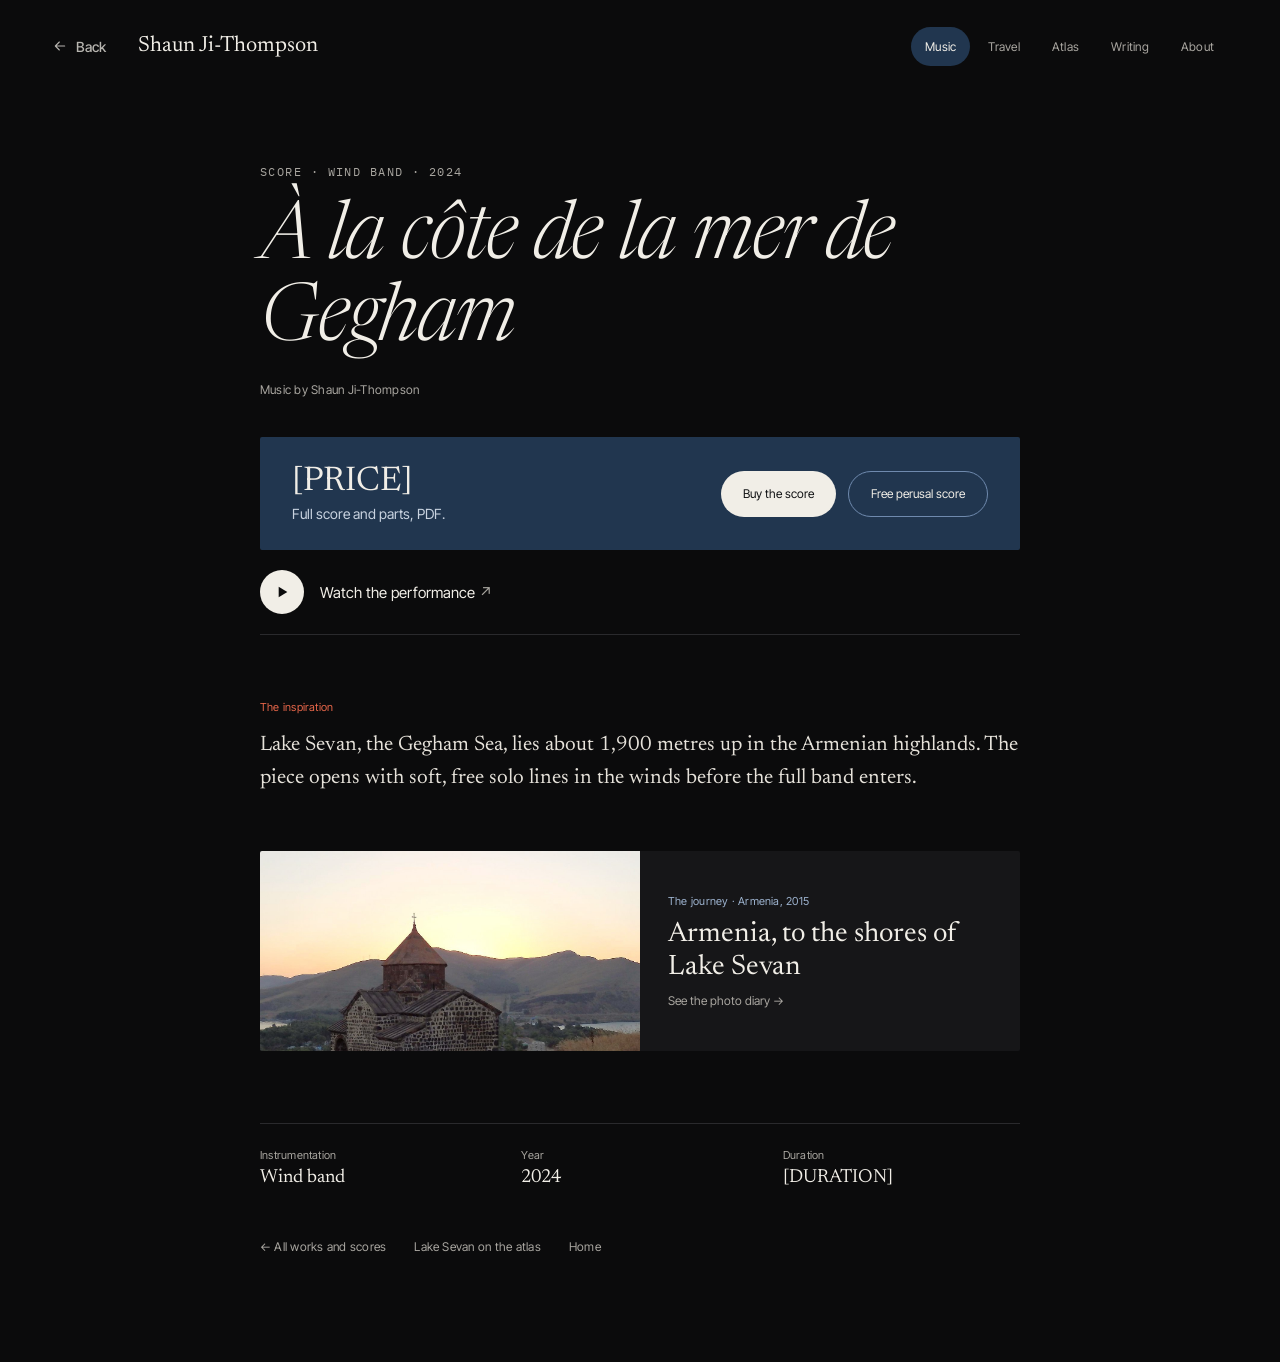
==== a-la-cote-de-la-mer-de-gegham.html @ 0a3db46a "Port the preview's missing work; teasers follow the newest essay; stop guide fixes From the "Two Wor" ====
<!doctype html>
<html lang="en">
<head>
<meta charset="utf-8">
<meta name="viewport" content="width=device-width, initial-scale=1">
<title>À la côte de la mer de Gegham, for wind band — score by Shaun Ji-Thompson</title>
<meta name="description" content="À la côte de la mer de Gegham (2024), a work for wind band about Lake Sevan by Shaun Ji-Thompson. Buy the score or watch the performance.">
<meta property="og:image" content="assets/sevan-sunset.jpg">
<link rel="preconnect" href="https://fonts.googleapis.com">
<link rel="preconnect" href="https://fonts.gstatic.com" crossorigin>
<link href="https://fonts.googleapis.com/css2?family=Newsreader:ital,opsz,wght@0,6..72,300;0,6..72,400;1,6..72,300;1,6..72,400&family=Inter+Tight:wght@400;500&family=IBM+Plex+Mono:wght@400;500&display=swap" rel="stylesheet">
<style>
:root { --ink: #0B0B0C; --paper: #F1EEE7; --indigo: #21364F; --oxide-light: #E8674A; --mute: #A9A6A0; }
body { margin: 0; background: var(--ink); color: var(--paper); font-family: 'Inter Tight', system-ui, sans-serif; }
a { color: var(--paper); } a:hover { color: var(--oxide-light); }
.wrap { max-width: 824px; margin: 0 auto; padding: 0 32px; box-sizing: border-box; }
.mono { font-family: 'Inter Tight', system-ui, sans-serif; font-size: 12px; letter-spacing: .02em; }
.mono-keep { font-family: 'IBM Plex Mono', ui-monospace, monospace; font-size: 12px; letter-spacing: .12em; text-transform: uppercase; }
.nav { max-width: 1240px; display: flex; flex-wrap: wrap; gap: 16px; align-items: center; justify-content: space-between; padding-top: 24px; padding-bottom: 24px; }
.nav .brand { font-family: 'Newsreader', serif; font-size: 22px; text-decoration: none; }
.nav-links { display: flex; flex-wrap: wrap; gap: 4px; }
.nav-links a { padding: 12px 14px; text-decoration: none; color: var(--mute); font-family: 'Inter Tight', system-ui, sans-serif; font-size: 12px; letter-spacing: .02em; }
.nav-links a[aria-current] { color: var(--paper); background: var(--indigo); border-radius: 999px; }
h1 { margin: 0; font-family: 'Newsreader', serif; font-weight: 300; font-style: italic; font-size: clamp(44px, 7vw, 80px); line-height: 1.02; letter-spacing: -0.02em; }
.buy { display: flex; flex-wrap: wrap; align-items: center; gap: 20px 32px; padding: 28px 32px; background: var(--indigo); border-radius: 2px; }
.btn { display: inline-flex; align-items: center; min-height: 44px; padding: 0 22px; border-radius: 999px; text-decoration: none; font-family: 'Inter Tight', system-ui, sans-serif; font-size: 12px; }
.btn.solid { background: var(--paper); color: #111214; } .btn.solid:hover { color: #A63D24; }
.btn.line { border: 1px solid #6F8AAE; }
article p { margin: 0 0 1.1em; font-family: 'Newsreader', serif; font-size: 21px; line-height: 1.6; color: #E6E2DA; }
.journey { display: grid; grid-template-columns: repeat(auto-fit, minmax(240px, 1fr)); text-decoration: none; background: #161618; border-radius: 2px; overflow: hidden; }
.journey img { display: block; width: 100%; height: 100%; min-height: 200px; object-fit: cover; }
dl { margin: 0; display: grid; grid-template-columns: repeat(auto-fit, minmax(160px, 1fr)); gap: 24px; border-top: 1px solid #2A2A2D; padding-top: 24px; }
dt { font-family: 'Inter Tight', system-ui, sans-serif; font-size: 11px; letter-spacing: .02em; color: var(--mute); }
dd { margin: 6px 0 0; font-family: 'Newsreader', serif; font-size: 19px; }
</style>
</head>
<body>

<header class="wrap nav">
  <div class="tw-brandrow"><a class="tw-back" href="index.html#back" data-back><svg aria-hidden="true" width="16" height="16" viewBox="0 0 24 24" fill="none" stroke="currentColor" stroke-width="1.6" stroke-linecap="round" stroke-linejoin="round"><path d="M19 12H5M11 6l-6 6 6 6"/></svg>Back</a><a class="brand" href="index.html">Shaun Ji-Thompson</a></div>
  <nav class="nav-links" aria-label="Primary">
    <a href="index.html#music" aria-current="page">Music</a>
    <a href="index.html#travel">Travel</a>
    <a href="atlas.html">Atlas</a>
    <a href="index.html#writing">Writing</a>
    <a href="index.html#about">About</a>
  </nav>
</header>

<main>
<section class="wrap" style="padding-top: 72px;">
  <p class="mono-keep" style="margin: 0 0 20px; color: var(--mute);">Score · Wind band · 2024</p>
  <h1 lang="fr">À la côte de la mer de Gegham</h1>
  <p style="margin: 20px 0 0; font-family: 'Inter Tight', system-ui, sans-serif; font-size: 12px; letter-spacing: .02em; color: var(--mute);">Music by Shaun Ji-Thompson</p>
</section>

<section class="wrap" aria-label="Buy the score" style="padding-top: 40px;">
  <div class="buy">
    <div style="flex: 1 1 260px; display: flex; flex-direction: column; gap: 6px;">
      <span style="font-family: 'Newsreader', serif; font-size: 34px;">[PRICE]</span>
      <span style="font-size: 14px; color: #C9D3E0;">Full score and parts, PDF.</span>
    </div>
    <div style="display: flex; flex-wrap: wrap; gap: 12px;">
      <a class="btn solid" href="index.html#about">Buy the score</a>
      <a class="btn line" href="index.html#about">Free perusal score</a>
    </div>
  </div>
  <a href="https://www.youtube.com/watch?v=kwXetq1aLH4" target="_blank" rel="noopener" style="display: flex; align-items: center; gap: 16px; padding: 20px 0; text-decoration: none; border-bottom: 1px solid #2A2A2D;">
    <span style="flex: none; width: 44px; height: 44px; border-radius: 50%; background: var(--paper); color: var(--ink); display: flex; align-items: center; justify-content: center;"><svg aria-hidden="true" width="16" height="16" viewBox="0 0 24 24" fill="currentColor"><path d="M7 4v16l13-8z"/></svg></span>
    <span style="font-size: 15px;">Watch the performance <span style="color: var(--mute);">↗</span></span>
  </a>
</section>

<article class="wrap" style="padding-top: 64px;">
  <p class="mono" style="font-size: 11px; color: var(--oxide-light);">The inspiration</p>
  <p>Lake Sevan, the Gegham Sea, lies about 1,900 metres up in the Armenian highlands. The piece opens with soft, free solo lines in the winds before the full band enters.</p>
</article>

<section class="wrap" style="padding-top: 32px;">
  <a class="journey" href="armenia-2015.html">
    <img src="assets/sevan-sunset.jpg" alt="">
    <span style="display: flex; flex-direction: column; justify-content: center; gap: 10px; padding: 28px;">
      <span class="mono" style="font-size: 11px; color: #9DB3CF;">The journey · Armenia, 2015</span>
      <span style="font-family: 'Newsreader', serif; font-size: 28px; line-height: 1.15;">Armenia, to the shores of Lake Sevan</span>
      <span style="font-family: 'Inter Tight', system-ui, sans-serif; font-size: 12px; color: var(--mute);">See the photo diary →</span>
    </span>
  </a>
</section>

<section class="wrap" aria-label="Details" style="padding-top: 72px; padding-bottom: 40px;">
  <dl>
    <div><dt>Instrumentation</dt><dd>Wind band</dd></div>
    <div><dt>Year</dt><dd>2024</dd></div>
    <div><dt>Duration</dt><dd>[DURATION]</dd></div>
  </dl>
</section>
<nav class="wrap" aria-label="More from Two Worlds" style="display:flex;flex-wrap:wrap;gap:12px 28px;padding-bottom:96px;font-family:'Inter Tight', system-ui, sans-serif;font-size:12px;letter-spacing: .02em">
  <a href="index.html#row-gegham" style="padding:12px 0;color:var(--mute);text-decoration:none">← All works and scores</a>
  <a href="atlas.html#place-armenia" style="padding:12px 0;color:var(--mute);text-decoration:none">Lake Sevan on the atlas</a>
  <a href="index.html" style="padding:12px 0;color:var(--mute);text-decoration:none">Home</a>
</nav>
</main>

<script src="js/back.js"></script>
</body>
</html>
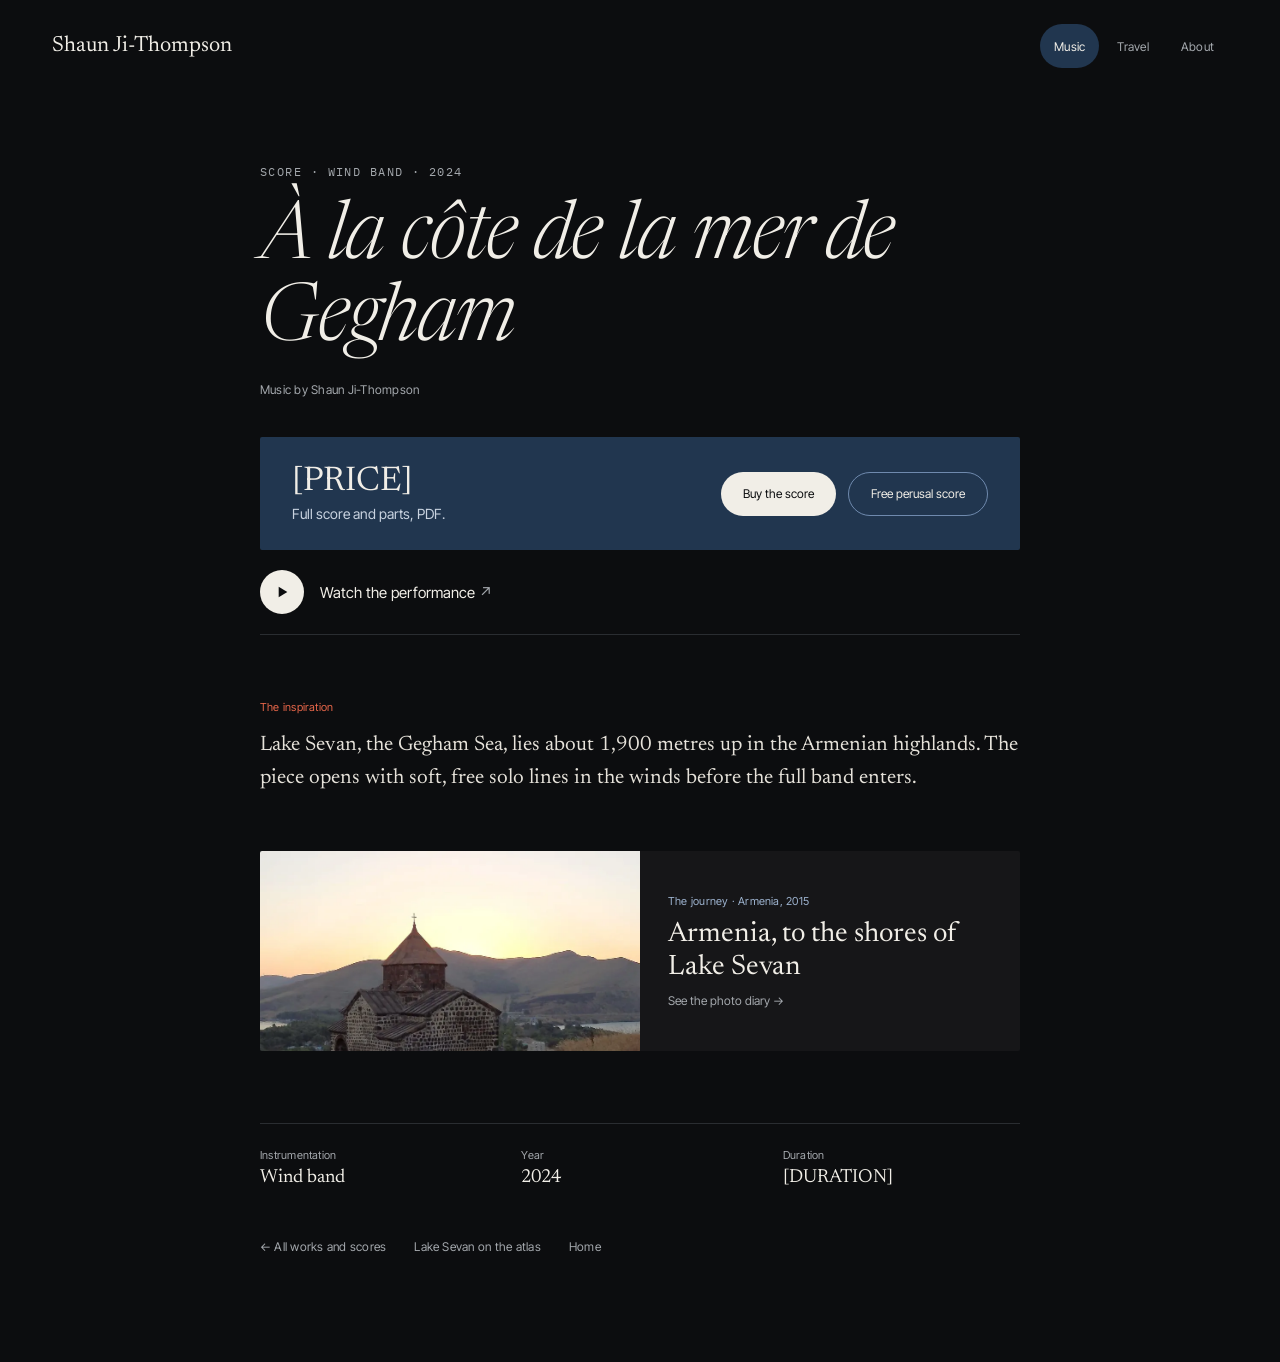
==== commit 35227d68: "Shared tokens on every page, image sizes, SEO metadata, accessibility fixes; remove Writing - css/ba" ====
--- a/a-la-cote-de-la-mer-de-gegham.html
+++ b/a-la-cote-de-la-mer-de-gegham.html
@@ -5,59 +5,66 @@
 <meta name="viewport" content="width=device-width, initial-scale=1">
 <title>À la côte de la mer de Gegham, for wind band — score by Shaun Ji-Thompson</title>
 <meta name="description" content="À la côte de la mer de Gegham (2024), a work for wind band about Lake Sevan by Shaun Ji-Thompson. Buy the score or watch the performance.">
-<meta property="og:image" content="assets/sevan-sunset.jpg">
+<link rel="canonical" href="https://shaunjithompson.github.io/two-worlds/a-la-cote-de-la-mer-de-gegham.html">
+<meta property="og:type" content="music.song">
+<meta property="og:site_name" content="Shaun Ji-Thompson">
+<meta property="og:title" content="À la côte de la mer de Gegham — score for wind band">
+<meta property="og:description" content="À la côte de la mer de Gegham (2024), a work for wind band about Lake Sevan by Shaun Ji-Thompson. Buy the score or watch the performance.">
+<meta property="og:url" content="https://shaunjithompson.github.io/two-worlds/a-la-cote-de-la-mer-de-gegham.html">
+<meta property="og:image" content="https://shaunjithompson.github.io/two-worlds/assets/sevan-sunset.jpg">
+<meta name="twitter:card" content="summary_large_image">
+<script type="application/ld+json">{"@context": "https://schema.org", "@type": "MusicComposition", "name": "À la côte de la mer de Gegham", "inLanguage": "fr", "composer": {"@type": "Person", "name": "Shaun Ji-Thompson", "url": "https://shaunjithompson.github.io/two-worlds/"}, "dateCreated": "2024", "description": "A work for wind band about Lake Sevan, the Gegham Sea, in Armenia.", "url": "https://shaunjithompson.github.io/two-worlds/a-la-cote-de-la-mer-de-gegham.html"}</script>
 <link rel="preconnect" href="https://fonts.googleapis.com">
 <link rel="preconnect" href="https://fonts.gstatic.com" crossorigin>
-<link href="https://fonts.googleapis.com/css2?family=Newsreader:ital,opsz,wght@0,6..72,300;0,6..72,400;1,6..72,300;1,6..72,400&family=Inter+Tight:wght@400;500&family=IBM+Plex+Mono:wght@400;500&display=swap" rel="stylesheet">
+<link href="https://fonts.googleapis.com/css2?family=Newsreader:ital,opsz,wght@0,6..72,200;0,6..72,300;0,6..72,400;0,6..72,500;1,6..72,200;1,6..72,300;1,6..72,400&family=Inter+Tight:wght@400;500;600&family=IBM+Plex+Mono:wght@400;500&display=swap" rel="stylesheet">
+<link rel="stylesheet" href="css/base.css">
 <style>
-:root { --ink: #0B0B0C; --paper: #F1EEE7; --indigo: #21364F; --oxide-light: #E8674A; --mute: #A9A6A0; }
-body { margin: 0; background: var(--ink); color: var(--paper); font-family: 'Inter Tight', system-ui, sans-serif; }
+body { margin: 0; background: var(--ink); color: var(--paper); font-family: var(--sans); }
 a { color: var(--paper); } a:hover { color: var(--oxide-light); }
 .wrap { max-width: 824px; margin: 0 auto; padding: 0 32px; box-sizing: border-box; }
-.mono { font-family: 'Inter Tight', system-ui, sans-serif; font-size: 12px; letter-spacing: .02em; }
-.mono-keep { font-family: 'IBM Plex Mono', ui-monospace, monospace; font-size: 12px; letter-spacing: .12em; text-transform: uppercase; }
+.mono { font-family: var(--sans); font-size: 12px; letter-spacing: .02em; }
+.mono-keep { font-size: 12px; letter-spacing: .12em; text-transform: uppercase; }
 .nav { max-width: 1240px; display: flex; flex-wrap: wrap; gap: 16px; align-items: center; justify-content: space-between; padding-top: 24px; padding-bottom: 24px; }
-.nav .brand { font-family: 'Newsreader', serif; font-size: 22px; text-decoration: none; }
+.nav .brand { font-family: var(--serif); font-size: 22px; text-decoration: none; }
 .nav-links { display: flex; flex-wrap: wrap; gap: 4px; }
-.nav-links a { padding: 12px 14px; text-decoration: none; color: var(--mute); font-family: 'Inter Tight', system-ui, sans-serif; font-size: 12px; letter-spacing: .02em; }
+.nav-links a { min-height: 44px; display: inline-flex; align-items: center; padding: 0 14px; text-decoration: none; color: var(--mute); font-family: var(--sans); font-size: 12px; letter-spacing: .02em; }
 .nav-links a[aria-current] { color: var(--paper); background: var(--indigo); border-radius: 999px; }
-h1 { margin: 0; font-family: 'Newsreader', serif; font-weight: 300; font-style: italic; font-size: clamp(44px, 7vw, 80px); line-height: 1.02; letter-spacing: -0.02em; }
+h1 { margin: 0; font-family: var(--serif); font-weight: 300; font-style: italic; font-size: clamp(44px, 7vw, 80px); line-height: 1.02; letter-spacing: -0.02em; }
 .buy { display: flex; flex-wrap: wrap; align-items: center; gap: 20px 32px; padding: 28px 32px; background: var(--indigo); border-radius: 2px; }
-.btn { display: inline-flex; align-items: center; min-height: 44px; padding: 0 22px; border-radius: 999px; text-decoration: none; font-family: 'Inter Tight', system-ui, sans-serif; font-size: 12px; }
-.btn.solid { background: var(--paper); color: #111214; } .btn.solid:hover { color: #A63D24; }
+.btn { display: inline-flex; align-items: center; min-height: 44px; padding: 0 22px; border-radius: 999px; text-decoration: none; font-family: var(--sans); font-size: 12px; }
+.btn.solid { background: var(--paper); color: var(--ink); } .btn.solid:hover { color: var(--oxide); }
 .btn.line { border: 1px solid #6F8AAE; }
-article p { margin: 0 0 1.1em; font-family: 'Newsreader', serif; font-size: 21px; line-height: 1.6; color: #E6E2DA; }
+article p { margin: 0 0 1.1em; font-family: var(--serif); font-size: 21px; line-height: 1.6; color: #E6E2DA; }
 .journey { display: grid; grid-template-columns: repeat(auto-fit, minmax(240px, 1fr)); text-decoration: none; background: #161618; border-radius: 2px; overflow: hidden; }
 .journey img { display: block; width: 100%; height: 100%; min-height: 200px; object-fit: cover; }
-dl { margin: 0; display: grid; grid-template-columns: repeat(auto-fit, minmax(160px, 1fr)); gap: 24px; border-top: 1px solid #2A2A2D; padding-top: 24px; }
-dt { font-family: 'Inter Tight', system-ui, sans-serif; font-size: 11px; letter-spacing: .02em; color: var(--mute); }
-dd { margin: 6px 0 0; font-family: 'Newsreader', serif; font-size: 19px; }
+dl { margin: 0; display: grid; grid-template-columns: repeat(auto-fit, minmax(160px, 1fr)); gap: 24px; border-top: 1px solid var(--rule); padding-top: 24px; }
+dt { font-family: var(--sans); font-size: 11px; letter-spacing: .02em; color: var(--mute); }
+dd { margin: 6px 0 0; font-family: var(--serif); font-size: 19px; }
 </style>
 </head>
 <body>
+<a class="skip" href="#content">Skip to content</a>
 
 <header class="wrap nav">
-  <div class="tw-brandrow"><a class="tw-back" href="index.html#back" data-back><svg aria-hidden="true" width="16" height="16" viewBox="0 0 24 24" fill="none" stroke="currentColor" stroke-width="1.6" stroke-linecap="round" stroke-linejoin="round"><path d="M19 12H5M11 6l-6 6 6 6"/></svg>Back</a><a class="brand" href="index.html">Shaun Ji-Thompson</a></div>
+  <a class="brand" href="index.html">Shaun Ji-Thompson</a>
   <nav class="nav-links" aria-label="Primary">
     <a href="index.html#music" aria-current="page">Music</a>
     <a href="index.html#travel">Travel</a>
-    <a href="atlas.html">Atlas</a>
-    <a href="index.html#writing">Writing</a>
     <a href="index.html#about">About</a>
   </nav>
 </header>
 
-<main>
+<main id="content">
 <section class="wrap" style="padding-top: 72px;">
   <p class="mono-keep" style="margin: 0 0 20px; color: var(--mute);">Score · Wind band · 2024</p>
   <h1 lang="fr">À la côte de la mer de Gegham</h1>
-  <p style="margin: 20px 0 0; font-family: 'Inter Tight', system-ui, sans-serif; font-size: 12px; letter-spacing: .02em; color: var(--mute);">Music by Shaun Ji-Thompson</p>
+  <p style="margin: 20px 0 0; font-family: var(--sans); font-size: 12px; letter-spacing: .02em; color: var(--mute);">Music by Shaun Ji-Thompson</p>
 </section>
 
 <section class="wrap" aria-label="Buy the score" style="padding-top: 40px;">
   <div class="buy">
     <div style="flex: 1 1 260px; display: flex; flex-direction: column; gap: 6px;">
-      <span style="font-family: 'Newsreader', serif; font-size: 34px;">[PRICE]</span>
+      <span style="font-family: var(--serif); font-size: 34px;">[PRICE]</span>
       <span style="font-size: 14px; color: #C9D3E0;">Full score and parts, PDF.</span>
     </div>
     <div style="display: flex; flex-wrap: wrap; gap: 12px;">
@@ -65,7 +72,7 @@
       <a class="btn line" href="index.html#about">Free perusal score</a>
     </div>
   </div>
-  <a href="https://www.youtube.com/watch?v=kwXetq1aLH4" target="_blank" rel="noopener" style="display: flex; align-items: center; gap: 16px; padding: 20px 0; text-decoration: none; border-bottom: 1px solid #2A2A2D;">
+  <a href="https://www.youtube.com/watch?v=kwXetq1aLH4" target="_blank" rel="noopener" style="display: flex; align-items: center; gap: 16px; padding: 20px 0; text-decoration: none; border-bottom: 1px solid var(--rule);">
     <span style="flex: none; width: 44px; height: 44px; border-radius: 50%; background: var(--paper); color: var(--ink); display: flex; align-items: center; justify-content: center;"><svg aria-hidden="true" width="16" height="16" viewBox="0 0 24 24" fill="currentColor"><path d="M7 4v16l13-8z"/></svg></span>
     <span style="font-size: 15px;">Watch the performance <span style="color: var(--mute);">↗</span></span>
   </a>
@@ -78,11 +85,11 @@
 
 <section class="wrap" style="padding-top: 32px;">
   <a class="journey" href="armenia-2015.html">
-    <img src="assets/sevan-sunset.jpg" alt="">
+    <img src="assets/sevan-sunset.jpg" alt="" width="2000" height="667" srcset="assets/sized/sevan-sunset-800.webp 800w, assets/sized/sevan-sunset-1400.webp 1400w, assets/sevan-sunset.jpg 2000w" sizes="100vw" fetchpriority="high">
     <span style="display: flex; flex-direction: column; justify-content: center; gap: 10px; padding: 28px;">
       <span class="mono" style="font-size: 11px; color: #9DB3CF;">The journey · Armenia, 2015</span>
-      <span style="font-family: 'Newsreader', serif; font-size: 28px; line-height: 1.15;">Armenia, to the shores of Lake Sevan</span>
-      <span style="font-family: 'Inter Tight', system-ui, sans-serif; font-size: 12px; color: var(--mute);">See the photo diary →</span>
+      <span style="font-family: var(--serif); font-size: 28px; line-height: 1.15;">Armenia, to the shores of Lake Sevan</span>
+      <span style="font-family: var(--sans); font-size: 12px; color: var(--mute);">See the photo diary →</span>
     </span>
   </a>
 </section>
@@ -94,13 +101,12 @@
     <div><dt>Duration</dt><dd>[DURATION]</dd></div>
   </dl>
 </section>
-<nav class="wrap" aria-label="More from Two Worlds" style="display:flex;flex-wrap:wrap;gap:12px 28px;padding-bottom:96px;font-family:'Inter Tight', system-ui, sans-serif;font-size:12px;letter-spacing: .02em">
+<nav class="wrap" aria-label="More from Two Worlds" style="display:flex;flex-wrap:wrap;gap:12px 28px;padding-bottom:96px;font-family:var(--sans);font-size:12px;letter-spacing: .02em">
   <a href="index.html#row-gegham" style="padding:12px 0;color:var(--mute);text-decoration:none">← All works and scores</a>
   <a href="atlas.html#place-armenia" style="padding:12px 0;color:var(--mute);text-decoration:none">Lake Sevan on the atlas</a>
   <a href="index.html" style="padding:12px 0;color:var(--mute);text-decoration:none">Home</a>
 </nav>
 </main>
 
-<script src="js/back.js"></script>
 </body>
 </html>
--- a/css/base.css
+++ b/css/base.css
@@ -0,0 +1,54 @@
+/* Two Worlds — shared foundation. Every page loads this first.
+   Colours, type and focus live here only; page stylesheets use the variables, never raw hex. */
+:root {
+  /* ground and text */
+  --ink: #0C0D0F;          /* black ground */
+  --ink-2: #15171A;        /* raised panel on black */
+  --paper: #F1EEE7;        /* text on black; paper ground */
+  --paper-2: #E7E2D7;      /* raised panel on paper */
+  --line: #23262A;         /* hairline on black */
+  --rule: #2A2D31;         /* divider on black */
+  --mute: #A4A8AD;         /* secondary text on black (8.1:1) */
+  --mute-2: #6E7378;       /* large numerals only on black (4.0:1) */
+  --soft: #C9CDD1;         /* body copy on images */
+  --ink-soft: #4F5350;     /* secondary text on paper (6.8:1) */
+
+  /* accents */
+  --indigo: #21364F;       /* Japanese indigo highlight */
+  --indigo-deep: #1A2C40;
+  --indigo-light: #8FA6C2; /* indigo for text on black (7.8:1) */
+  --oxide: #A63D24;        /* text on paper (5.5:1); on black only for dots/large type (3.1:1) */
+  --oxide-light: #E8674A;  /* text and marks on black (6.0:1) */
+
+  /* type: Newsreader display, Inter Tight for everything else, IBM Plex Mono once per page (.mono-keep) */
+  --serif: 'Newsreader', Georgia, serif;
+  --sans: 'Inter Tight', system-ui, sans-serif;
+  --mono: 'IBM Plex Mono', ui-monospace, monospace;
+
+  /* type scale: use these for new work */
+  --fs-label: 12px;
+  --fs-small: 14px;
+  --fs-body: 16px;
+  --fs-lead: 17px;
+  --fs-h3: clamp(24px, 2.6vw, 36px);
+  --fs-h2: clamp(40px, 4.6vw, 64px);
+  --fs-h1: clamp(52px, 7.4vw, 112px);
+
+  --ease: cubic-bezier(.2,.7,.2,1);
+}
+
+*, *::before, *::after { box-sizing: border-box; }
+img { max-width: 100%; height: auto; }
+
+:focus-visible { outline: 2px solid var(--oxide-light); outline-offset: 3px; }
+
+.skip { position: absolute; left: 12px; top: -60px; z-index: 100; padding: 12px 16px; background: var(--paper); color: var(--ink); font: 500 15px/1 var(--sans); border-radius: 4px; text-decoration: none; transition: top .2s ease; }
+.skip:focus { top: 12px; color: var(--ink); }
+
+.sr-only { position: absolute; width: 1px; height: 1px; overflow: hidden; clip: rect(0 0 0 0); white-space: nowrap; }
+
+.mono-keep { font-family: var(--mono); }
+
+@media (prefers-reduced-motion: reduce) {
+  html { scroll-behavior: auto; }
+}
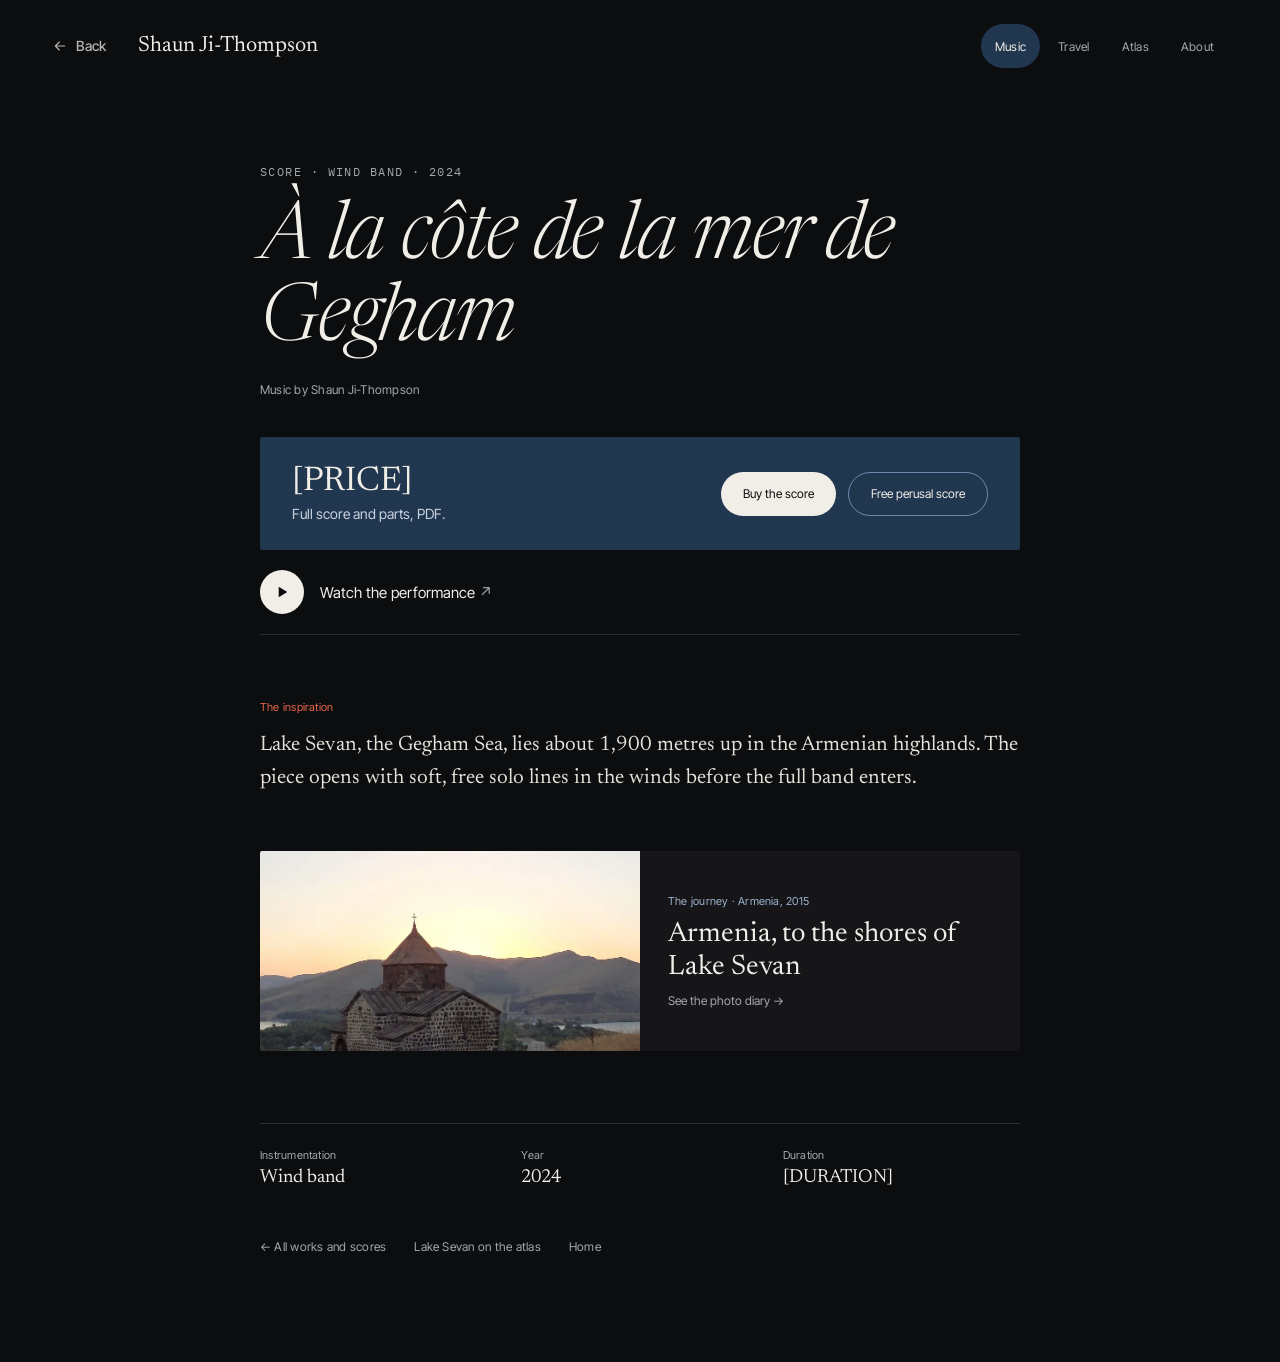
==== commit 93a52955: "Re-apply PR #15 on top of #18: switch memory, Back button, one-screen desktop landing, Armenia map f" ====
--- a/a-la-cote-de-la-mer-de-gegham.html
+++ b/a-la-cote-de-la-mer-de-gegham.html
@@ -46,10 +46,11 @@
 <a class="skip" href="#content">Skip to content</a>
 
 <header class="wrap nav">
-  <a class="brand" href="index.html">Shaun Ji-Thompson</a>
+  <div class="tw-brandrow"><a class="tw-back" href="index.html#back" data-back><svg aria-hidden="true" width="16" height="16" viewBox="0 0 24 24" fill="none" stroke="currentColor" stroke-width="1.6" stroke-linecap="round" stroke-linejoin="round"><path d="M19 12H5M11 6l-6 6 6 6"/></svg>Back</a><a class="brand" href="index.html">Shaun Ji-Thompson</a></div>
   <nav class="nav-links" aria-label="Primary">
     <a href="index.html#music" aria-current="page">Music</a>
     <a href="index.html#travel">Travel</a>
+    <a href="atlas.html">Atlas</a>
     <a href="index.html#about">About</a>
   </nav>
 </header>
@@ -108,5 +109,6 @@
 </nav>
 </main>
 
+<script src="js/back.js"></script>
 </body>
 </html>
--- a/css/base.css
+++ b/css/base.css
@@ -52,3 +52,9 @@
 @media (prefers-reduced-motion: reduce) {
   html { scroll-behavior: auto; }
 }
+
+/* back button + brand (inner pages, js/back.js) */
+.tw-brandrow { display: flex; align-items: center; gap: 6px 18px; flex-wrap: wrap; }
+.tw-back { display: inline-flex; align-items: center; gap: 8px; min-height: 44px; padding: 0 14px 0 10px; margin-left: -10px; border-radius: 999px; font: 500 14px/1 var(--sans); color: inherit; text-decoration: none; opacity: .75; transition: opacity .2s ease, background-color .2s ease; }
+.tw-back:hover { opacity: 1; background: rgba(127,127,127,.14); }
+.tw-back svg { flex: none; }
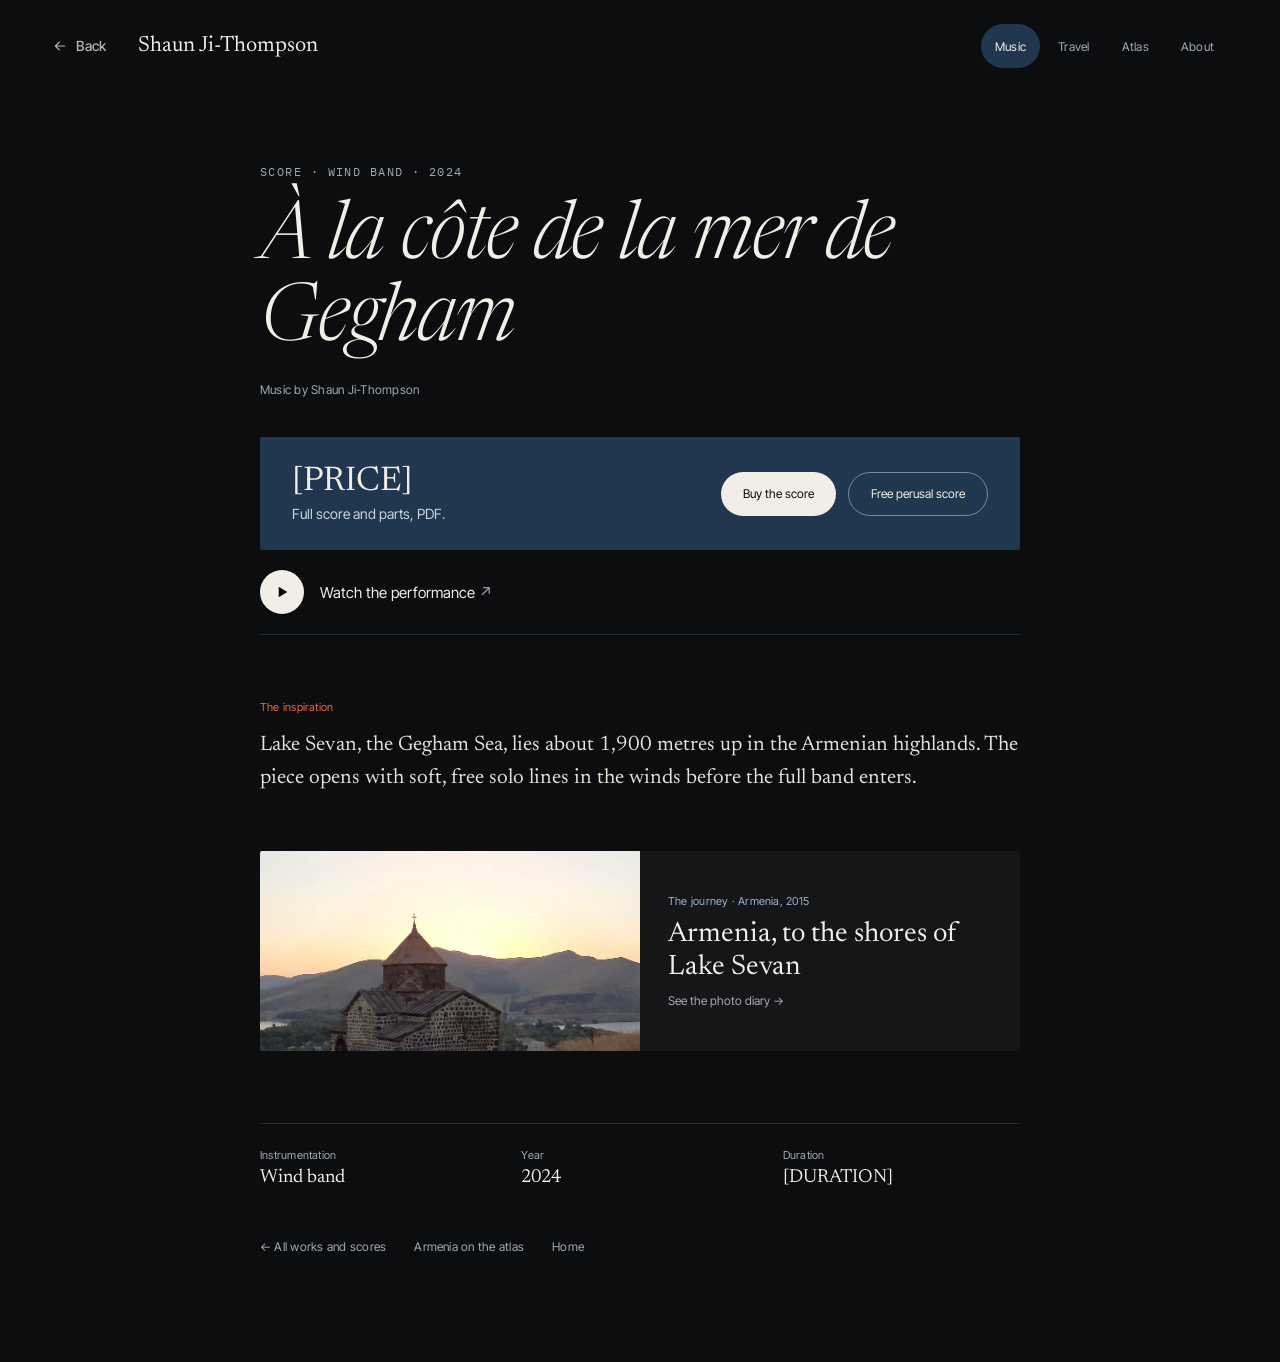
==== commit 441a45ca: "Content architecture: places, works and journeys linked by id; score template; checks - content/plac" ====
--- a/a-la-cote-de-la-mer-de-gegham.html
+++ b/a-la-cote-de-la-mer-de-gegham.html
@@ -4,43 +4,21 @@
 <meta charset="utf-8">
 <meta name="viewport" content="width=device-width, initial-scale=1">
 <title>À la côte de la mer de Gegham, for wind band — score by Shaun Ji-Thompson</title>
-<meta name="description" content="À la côte de la mer de Gegham (2024), a work for wind band about Lake Sevan by Shaun Ji-Thompson. Buy the score or watch the performance.">
+<meta name="description" content="À la côte de la mer de Gegham (2024), for wind band, by Shaun Ji-Thompson. Lake Sevan, the Gegham Sea, lies about 1,900 metres up in the Armenian highlands. The piece opens with soft, free solo lines in the winds before the full band enters.">
 <link rel="canonical" href="https://shaunjithompson.github.io/two-worlds/a-la-cote-de-la-mer-de-gegham.html">
 <meta property="og:type" content="music.song">
 <meta property="og:site_name" content="Shaun Ji-Thompson">
 <meta property="og:title" content="À la côte de la mer de Gegham — score for wind band">
-<meta property="og:description" content="À la côte de la mer de Gegham (2024), a work for wind band about Lake Sevan by Shaun Ji-Thompson. Buy the score or watch the performance.">
+<meta property="og:description" content="À la côte de la mer de Gegham (2024), for wind band, by Shaun Ji-Thompson. Lake Sevan, the Gegham Sea, lies about 1,900 metres up in the Armenian highlands. The piece opens with soft, free solo lines in the winds before the full band enters.">
 <meta property="og:url" content="https://shaunjithompson.github.io/two-worlds/a-la-cote-de-la-mer-de-gegham.html">
 <meta property="og:image" content="https://shaunjithompson.github.io/two-worlds/assets/sevan-sunset.jpg">
 <meta name="twitter:card" content="summary_large_image">
-<script type="application/ld+json">{"@context": "https://schema.org", "@type": "MusicComposition", "name": "À la côte de la mer de Gegham", "inLanguage": "fr", "composer": {"@type": "Person", "name": "Shaun Ji-Thompson", "url": "https://shaunjithompson.github.io/two-worlds/"}, "dateCreated": "2024", "description": "A work for wind band about Lake Sevan, the Gegham Sea, in Armenia.", "url": "https://shaunjithompson.github.io/two-worlds/a-la-cote-de-la-mer-de-gegham.html"}</script>
+<script type="application/ld+json">{&#34;@context&#34;: &#34;https://schema.org&#34;, &#34;@type&#34;: &#34;MusicComposition&#34;, &#34;name&#34;: &#34;À la côte de la mer de Gegham&#34;, &#34;composer&#34;: {&#34;@type&#34;: &#34;Person&#34;, &#34;name&#34;: &#34;Shaun Ji-Thompson&#34;, &#34;url&#34;: &#34;https://shaunjithompson.github.io/two-worlds/&#34;}, &#34;dateCreated&#34;: &#34;2024&#34;, &#34;description&#34;: &#34;Lake Sevan, the Gegham Sea, lies about 1,900 metres up in the Armenian highlands. The piece opens with soft, free solo lines in the winds before the full band enters.&#34;, &#34;url&#34;: &#34;https://shaunjithompson.github.io/two-worlds/a-la-cote-de-la-mer-de-gegham.html&#34;, &#34;inLanguage&#34;: &#34;fr&#34;, &#34;image&#34;: &#34;https://shaunjithompson.github.io/two-worlds/assets/sevan-sunset.jpg&#34;, &#34;recordedAs&#34;: {&#34;@type&#34;: &#34;MusicRecording&#34;, &#34;url&#34;: &#34;https://www.youtube.com/watch?v=kwXetq1aLH4&#34;}}</script>
 <link rel="preconnect" href="https://fonts.googleapis.com">
 <link rel="preconnect" href="https://fonts.gstatic.com" crossorigin>
 <link href="https://fonts.googleapis.com/css2?family=Newsreader:ital,opsz,wght@0,6..72,200;0,6..72,300;0,6..72,400;0,6..72,500;1,6..72,200;1,6..72,300;1,6..72,400&family=Inter+Tight:wght@400;500;600&family=IBM+Plex+Mono:wght@400;500&display=swap" rel="stylesheet">
 <link rel="stylesheet" href="css/base.css">
-<style>
-body { margin: 0; background: var(--ink); color: var(--paper); font-family: var(--sans); }
-a { color: var(--paper); } a:hover { color: var(--oxide-light); }
-.wrap { max-width: 824px; margin: 0 auto; padding: 0 32px; box-sizing: border-box; }
-.mono { font-family: var(--sans); font-size: 12px; letter-spacing: .02em; }
-.mono-keep { font-size: 12px; letter-spacing: .12em; text-transform: uppercase; }
-.nav { max-width: 1240px; display: flex; flex-wrap: wrap; gap: 16px; align-items: center; justify-content: space-between; padding-top: 24px; padding-bottom: 24px; }
-.nav .brand { font-family: var(--serif); font-size: 22px; text-decoration: none; }
-.nav-links { display: flex; flex-wrap: wrap; gap: 4px; }
-.nav-links a { min-height: 44px; display: inline-flex; align-items: center; padding: 0 14px; text-decoration: none; color: var(--mute); font-family: var(--sans); font-size: 12px; letter-spacing: .02em; }
-.nav-links a[aria-current] { color: var(--paper); background: var(--indigo); border-radius: 999px; }
-h1 { margin: 0; font-family: var(--serif); font-weight: 300; font-style: italic; font-size: clamp(44px, 7vw, 80px); line-height: 1.02; letter-spacing: -0.02em; }
-.buy { display: flex; flex-wrap: wrap; align-items: center; gap: 20px 32px; padding: 28px 32px; background: var(--indigo); border-radius: 2px; }
-.btn { display: inline-flex; align-items: center; min-height: 44px; padding: 0 22px; border-radius: 999px; text-decoration: none; font-family: var(--sans); font-size: 12px; }
-.btn.solid { background: var(--paper); color: var(--ink); } .btn.solid:hover { color: var(--oxide); }
-.btn.line { border: 1px solid #6F8AAE; }
-article p { margin: 0 0 1.1em; font-family: var(--serif); font-size: 21px; line-height: 1.6; color: #E6E2DA; }
-.journey { display: grid; grid-template-columns: repeat(auto-fit, minmax(240px, 1fr)); text-decoration: none; background: #161618; border-radius: 2px; overflow: hidden; }
-.journey img { display: block; width: 100%; height: 100%; min-height: 200px; object-fit: cover; }
-dl { margin: 0; display: grid; grid-template-columns: repeat(auto-fit, minmax(160px, 1fr)); gap: 24px; border-top: 1px solid var(--rule); padding-top: 24px; }
-dt { font-family: var(--sans); font-size: 11px; letter-spacing: .02em; color: var(--mute); }
-dd { margin: 6px 0 0; font-family: var(--serif); font-size: 19px; }
-</style>
+<link rel="stylesheet" href="css/work.css">
 </head>
 <body>
 <a class="skip" href="#content">Skip to content</a>
@@ -56,56 +34,53 @@
 </header>
 
 <main id="content">
-<section class="wrap" style="padding-top: 72px;">
-  <p class="mono-keep" style="margin: 0 0 20px; color: var(--mute);">Score · Wind band · 2024</p>
+<section class="wrap top">
+  <p class="mono-keep kicker">Score · Wind band · 2024</p>
   <h1 lang="fr">À la côte de la mer de Gegham</h1>
-  <p style="margin: 20px 0 0; font-family: var(--sans); font-size: 12px; letter-spacing: .02em; color: var(--mute);">Music by Shaun Ji-Thompson</p>
+  <p class="byline">Music by Shaun Ji-Thompson</p>
 </section>
 
-<section class="wrap" aria-label="Buy the score" style="padding-top: 40px;">
+<section class="wrap block" aria-label="Buy the score">
   <div class="buy">
-    <div style="flex: 1 1 260px; display: flex; flex-direction: column; gap: 6px;">
-      <span style="font-family: var(--serif); font-size: 34px;">[PRICE]</span>
-      <span style="font-size: 14px; color: #C9D3E0;">Full score and parts, PDF.</span>
-    </div>
-    <div style="display: flex; flex-wrap: wrap; gap: 12px;">
+    <div class="price"><span class="amount">[PRICE]</span><span class="what">Full score and parts, PDF.</span></div>
+    <div class="actions">
       <a class="btn solid" href="index.html#about">Buy the score</a>
       <a class="btn line" href="index.html#about">Free perusal score</a>
     </div>
   </div>
-  <a href="https://www.youtube.com/watch?v=kwXetq1aLH4" target="_blank" rel="noopener" style="display: flex; align-items: center; gap: 16px; padding: 20px 0; text-decoration: none; border-bottom: 1px solid var(--rule);">
-    <span style="flex: none; width: 44px; height: 44px; border-radius: 50%; background: var(--paper); color: var(--ink); display: flex; align-items: center; justify-content: center;"><svg aria-hidden="true" width="16" height="16" viewBox="0 0 24 24" fill="currentColor"><path d="M7 4v16l13-8z"/></svg></span>
-    <span style="font-size: 15px;">Watch the performance <span style="color: var(--mute);">↗</span></span>
+  <a class="watch" href="https://www.youtube.com/watch?v=kwXetq1aLH4" target="_blank" rel="noopener">
+    <span class="play"><svg aria-hidden="true" width="16" height="16" viewBox="0 0 24 24" fill="currentColor"><path d="M7 4v16l13-8z"/></svg></span>
+    <span>Watch the performance <span class="muted">↗</span></span>
   </a>
 </section>
 
-<article class="wrap" style="padding-top: 64px;">
-  <p class="mono" style="font-size: 11px; color: var(--oxide-light);">The inspiration</p>
+<article class="wrap note">
+  <p class="mono label">The inspiration</p>
   <p>Lake Sevan, the Gegham Sea, lies about 1,900 metres up in the Armenian highlands. The piece opens with soft, free solo lines in the winds before the full band enters.</p>
 </article>
 
-<section class="wrap" style="padding-top: 32px;">
+<section class="wrap journey-wrap">
   <a class="journey" href="armenia-2015.html">
     <img src="assets/sevan-sunset.jpg" alt="" width="2000" height="667" srcset="assets/sized/sevan-sunset-800.webp 800w, assets/sized/sevan-sunset-1400.webp 1400w, assets/sevan-sunset.jpg 2000w" sizes="100vw" fetchpriority="high">
-    <span style="display: flex; flex-direction: column; justify-content: center; gap: 10px; padding: 28px;">
-      <span class="mono" style="font-size: 11px; color: #9DB3CF;">The journey · Armenia, 2015</span>
-      <span style="font-family: var(--serif); font-size: 28px; line-height: 1.15;">Armenia, to the shores of Lake Sevan</span>
-      <span style="font-family: var(--sans); font-size: 12px; color: var(--mute);">See the photo diary →</span>
+    <span class="journey-txt">
+      <span class="mono">The journey · Armenia, 2015</span>
+      <span class="journey-t">Armenia, to the shores of Lake Sevan</span>
+      <span class="more">See the photo diary →</span>
     </span>
   </a>
 </section>
 
-<section class="wrap" aria-label="Details" style="padding-top: 72px; padding-bottom: 40px;">
+<section class="wrap details" aria-label="Details">
   <dl>
     <div><dt>Instrumentation</dt><dd>Wind band</dd></div>
     <div><dt>Year</dt><dd>2024</dd></div>
     <div><dt>Duration</dt><dd>[DURATION]</dd></div>
   </dl>
 </section>
-<nav class="wrap" aria-label="More from Two Worlds" style="display:flex;flex-wrap:wrap;gap:12px 28px;padding-bottom:96px;font-family:var(--sans);font-size:12px;letter-spacing: .02em">
-  <a href="index.html#row-gegham" style="padding:12px 0;color:var(--mute);text-decoration:none">← All works and scores</a>
-  <a href="atlas.html#place-armenia" style="padding:12px 0;color:var(--mute);text-decoration:none">Lake Sevan on the atlas</a>
-  <a href="index.html" style="padding:12px 0;color:var(--mute);text-decoration:none">Home</a>
+<nav class="wrap more-nav" aria-label="More from Two Worlds">
+  <a href="index.html#row-gegham">← All works and scores</a>
+  <a href="atlas.html#place-armenia">Armenia on the atlas</a>
+  <a href="index.html">Home</a>
 </nav>
 </main>
 
--- a/css/work.css
+++ b/css/work.css
@@ -0,0 +1,43 @@
+/* Two Worlds — score pages (made from templates/work.html). Loaded after base.css. */
+body { margin: 0; background: var(--ink); color: var(--paper); font-family: var(--sans); }
+a { color: var(--paper); } a:hover { color: var(--oxide-light); }
+.wrap { max-width: 824px; margin: 0 auto; padding: 0 32px; box-sizing: border-box; }
+.mono { font-family: var(--sans); font-size: 12px; letter-spacing: .02em; }
+.mono-keep { font-size: 12px; letter-spacing: .12em; text-transform: uppercase; }
+.nav { max-width: 1240px; display: flex; flex-wrap: wrap; gap: 16px; align-items: center; justify-content: space-between; padding-top: 24px; padding-bottom: 24px; }
+.nav .brand { font-family: var(--serif); font-size: 22px; text-decoration: none; }
+.nav-links { display: flex; flex-wrap: wrap; gap: 4px; }
+.nav-links a { min-height: 44px; display: inline-flex; align-items: center; padding: 0 14px; text-decoration: none; color: var(--mute); font-family: var(--sans); font-size: 12px; letter-spacing: .02em; }
+.nav-links a[aria-current] { color: var(--paper); background: var(--indigo); border-radius: 999px; }
+.top { padding-top: 72px; }
+.kicker { margin: 0 0 20px; color: var(--mute); }
+h1 { margin: 0; font-family: var(--serif); font-weight: 300; font-style: italic; font-size: clamp(44px, 7vw, 80px); line-height: 1.02; letter-spacing: -0.02em; }
+.byline { margin: 20px 0 0; font-family: var(--sans); font-size: 12px; letter-spacing: .02em; color: var(--mute); }
+.block { padding-top: 40px; }
+.buy { display: flex; flex-wrap: wrap; align-items: center; gap: 20px 32px; padding: 28px 32px; background: var(--indigo); border-radius: 2px; }
+.price { flex: 1 1 260px; display: flex; flex-direction: column; gap: 6px; }
+.price .amount { font-family: var(--serif); font-size: 34px; }
+.price .what { font-size: 14px; color: #C9D3E0; }
+.actions { display: flex; flex-wrap: wrap; gap: 12px; }
+.btn { display: inline-flex; align-items: center; min-height: 44px; padding: 0 22px; border-radius: 999px; text-decoration: none; font-family: var(--sans); font-size: 12px; }
+.btn.solid { background: var(--paper); color: var(--ink); } .btn.solid:hover { color: var(--oxide); }
+.btn.line { border: 1px solid #6F8AAE; }
+.watch { display: flex; align-items: center; gap: 16px; padding: 20px 0; text-decoration: none; border-bottom: 1px solid var(--rule); font-size: 15px; }
+.watch .play { flex: none; width: 44px; height: 44px; border-radius: 50%; background: var(--paper); color: var(--ink); display: flex; align-items: center; justify-content: center; }
+.muted { color: var(--mute); }
+.note { padding-top: 64px; }
+.note .label { font-size: 11px; color: var(--oxide-light); }
+article p { margin: 0 0 1.1em; font-family: var(--serif); font-size: 21px; line-height: 1.6; color: #E6E2DA; }
+.journey-wrap { padding-top: 32px; }
+.journey { display: grid; grid-template-columns: repeat(auto-fit, minmax(240px, 1fr)); text-decoration: none; background: #161618; border-radius: 2px; overflow: hidden; }
+.journey img { display: block; width: 100%; height: 100%; min-height: 200px; object-fit: cover; }
+.journey-txt { display: flex; flex-direction: column; justify-content: center; gap: 10px; padding: 28px; }
+.journey-txt .mono { font-size: 11px; color: #9DB3CF; }
+.journey-t { font-family: var(--serif); font-size: 28px; line-height: 1.15; }
+.journey-txt .more { font-family: var(--sans); font-size: 12px; color: var(--mute); }
+.details { padding-top: 72px; padding-bottom: 40px; }
+dl { margin: 0; display: grid; grid-template-columns: repeat(auto-fit, minmax(160px, 1fr)); gap: 24px; border-top: 1px solid var(--rule); padding-top: 24px; }
+dt { font-family: var(--sans); font-size: 11px; letter-spacing: .02em; color: var(--mute); }
+dd { margin: 6px 0 0; font-family: var(--serif); font-size: 19px; }
+.more-nav { display: flex; flex-wrap: wrap; gap: 12px 28px; padding-bottom: 96px; font-family: var(--sans); font-size: 12px; letter-spacing: .02em; }
+.more-nav a { padding: 12px 0; color: var(--mute); text-decoration: none; }
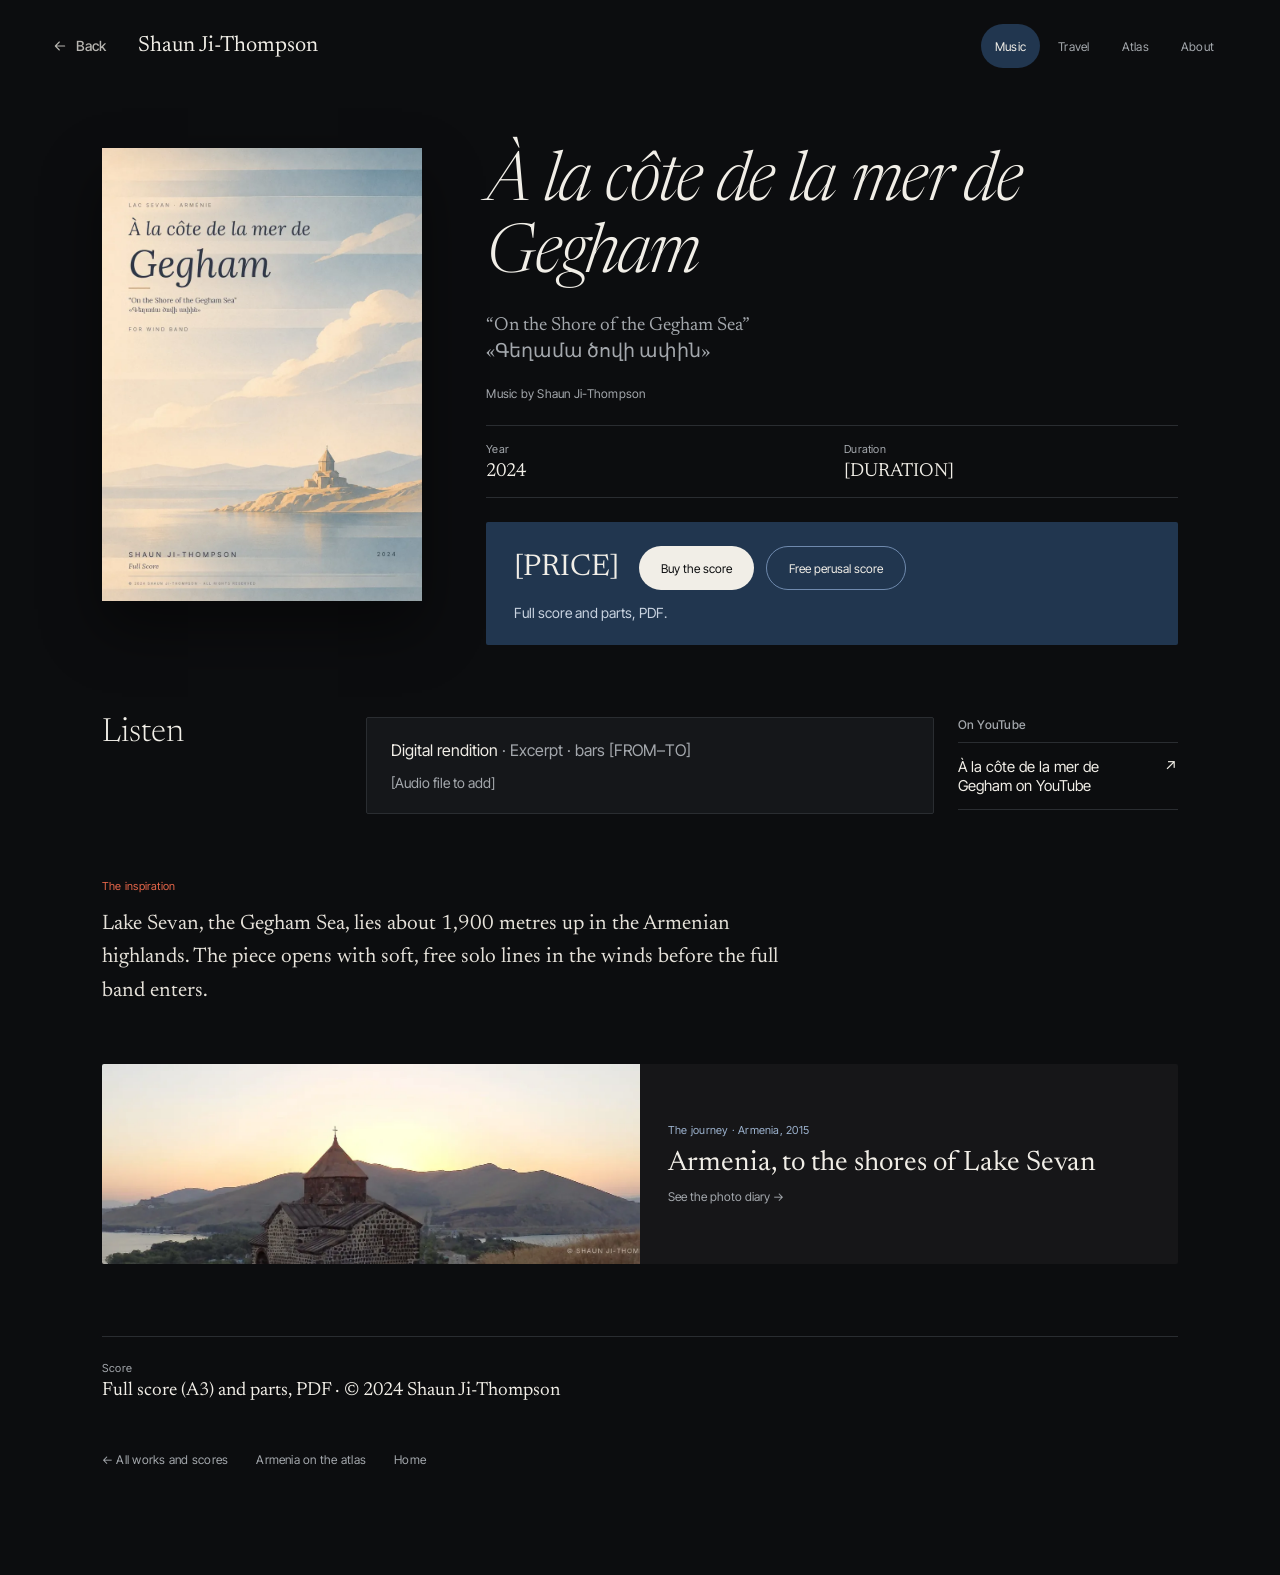
==== commit e5c87680: "Gegham: score cover and full score page Adds the cover for À la côte de la mer de Gegham in the same" ====
--- a/a-la-cote-de-la-mer-de-gegham.html
+++ b/a-la-cote-de-la-mer-de-gegham.html
@@ -11,16 +11,16 @@
 <meta property="og:title" content="À la côte de la mer de Gegham — score for wind band">
 <meta property="og:description" content="À la côte de la mer de Gegham (2024), for wind band, by Shaun Ji-Thompson. Lake Sevan, the Gegham Sea, lies about 1,900 metres up in the Armenian highlands. The piece opens with soft, free solo lines in the winds before the full band enters.">
 <meta property="og:url" content="https://shaunjithompson.github.io/two-worlds/a-la-cote-de-la-mer-de-gegham.html">
-<meta property="og:image" content="https://shaunjithompson.github.io/two-worlds/assets/sevan-sunset.jpg">
+<meta property="og:image" content="https://shaunjithompson.github.io/two-worlds/assets/gegham-cover-wide.jpg">
 <meta name="twitter:card" content="summary_large_image">
-<script type="application/ld+json">{&#34;@context&#34;: &#34;https://schema.org&#34;, &#34;@type&#34;: &#34;MusicComposition&#34;, &#34;name&#34;: &#34;À la côte de la mer de Gegham&#34;, &#34;composer&#34;: {&#34;@type&#34;: &#34;Person&#34;, &#34;name&#34;: &#34;Shaun Ji-Thompson&#34;, &#34;url&#34;: &#34;https://shaunjithompson.github.io/two-worlds/&#34;}, &#34;dateCreated&#34;: &#34;2024&#34;, &#34;description&#34;: &#34;Lake Sevan, the Gegham Sea, lies about 1,900 metres up in the Armenian highlands. The piece opens with soft, free solo lines in the winds before the full band enters.&#34;, &#34;url&#34;: &#34;https://shaunjithompson.github.io/two-worlds/a-la-cote-de-la-mer-de-gegham.html&#34;, &#34;inLanguage&#34;: &#34;fr&#34;, &#34;image&#34;: &#34;https://shaunjithompson.github.io/two-worlds/assets/sevan-sunset.jpg&#34;, &#34;recordedAs&#34;: {&#34;@type&#34;: &#34;MusicRecording&#34;, &#34;url&#34;: &#34;https://www.youtube.com/watch?v=kwXetq1aLH4&#34;}}</script>
+<script type="application/ld+json">{&#34;@context&#34;: &#34;https://schema.org&#34;, &#34;@type&#34;: &#34;MusicComposition&#34;, &#34;name&#34;: &#34;À la côte de la mer de Gegham&#34;, &#34;composer&#34;: {&#34;@type&#34;: &#34;Person&#34;, &#34;name&#34;: &#34;Shaun Ji-Thompson&#34;, &#34;url&#34;: &#34;https://shaunjithompson.github.io/two-worlds/&#34;}, &#34;dateCreated&#34;: &#34;2024&#34;, &#34;description&#34;: &#34;Lake Sevan, the Gegham Sea, lies about 1,900 metres up in the Armenian highlands. The piece opens with soft, free solo lines in the winds before the full band enters.&#34;, &#34;url&#34;: &#34;https://shaunjithompson.github.io/two-worlds/a-la-cote-de-la-mer-de-gegham.html&#34;, &#34;inLanguage&#34;: &#34;fr&#34;, &#34;image&#34;: &#34;https://shaunjithompson.github.io/two-worlds/assets/gegham-cover-wide.jpg&#34;, &#34;recordedAs&#34;: {&#34;@type&#34;: &#34;MusicRecording&#34;, &#34;url&#34;: &#34;https://www.youtube.com/watch?v=kwXetq1aLH4&#34;}}</script>
 <link rel="preconnect" href="https://fonts.googleapis.com">
 <link rel="preconnect" href="https://fonts.gstatic.com" crossorigin>
 <link href="https://fonts.googleapis.com/css2?family=Newsreader:ital,opsz,wght@0,6..72,200;0,6..72,300;0,6..72,400;0,6..72,500;1,6..72,200;1,6..72,300;1,6..72,400&family=Inter+Tight:wght@400;500;600&family=IBM+Plex+Mono:wght@400;500&display=swap" rel="stylesheet">
 <link rel="stylesheet" href="css/base.css">
 <link rel="stylesheet" href="css/work.css">
 </head>
-<body>
+<body class="wide-page">
 <a class="skip" href="#content">Skip to content</a>
 
 <header class="wrap nav">
@@ -34,24 +34,44 @@
 </header>
 
 <main id="content">
-<section class="wrap top">
-  <p class="mono-keep kicker">Score · Wind band · 2024</p>
-  <h1 lang="fr">À la côte de la mer de Gegham</h1>
-  <p class="byline">Music by Shaun Ji-Thompson</p>
+<section class="wrap wide hero">
+  <div class="pager" data-pager aria-label="Score preview">
+    <div class="pager-view"><img data-pager-img src="assets/gegham-cover.jpg" alt="Score cover: the monastery of Sevanavank on its rocky headland above Lake Sevan, in pale morning light under drifting cloud" data-sizes="(min-width: 900px) 440px, 100vw" width="1414" height="2000" srcset="assets/sized/gegham-cover-800.webp 800w, assets/sized/gegham-cover-1400.webp 1400w, assets/gegham-cover.jpg 1414w" sizes="(min-width: 900px) 440px, 100vw" fetchpriority="high"></div>
+  </div>
+
+  <div class="hero-txt">
+    <h1 lang="fr">À la côte de la mer de<br>Gegham</h1>
+    <p class="subtitles"><span lang="en">“On the Shore of the Gegham Sea”</span><span lang="hy">«Գեղամա ծովի ափին»</span></p>
+    <p class="byline">Music by Shaun Ji-Thompson</p>
+    <dl class="facts">
+      <div><dt>Year</dt><dd>2024</dd></div>
+      <div><dt>Duration</dt><dd>[DURATION]</dd></div>
+    </dl>
+    <div class="buy-inline">
+      <span class="amount">[PRICE]</span>
+      <div class="actions">
+        <a class="btn solid" href="index.html#about">Buy the score</a>
+        <a class="btn line" href="index.html#about">Free perusal score</a>
+      </div>
+      <span class="what">Full score and parts, PDF.</span>
+    </div>
+  </div>
 </section>
 
-<section class="wrap block" aria-label="Buy the score">
-  <div class="buy">
-    <div class="price"><span class="amount">[PRICE]</span><span class="what">Full score and parts, PDF.</span></div>
-    <div class="actions">
-      <a class="btn solid" href="index.html#about">Buy the score</a>
-      <a class="btn line" href="index.html#about">Free perusal score</a>
+<section class="wrap wide band" aria-labelledby="listen-h">
+  <h2 id="listen-h">Listen</h2>
+  <div class="listen">
+    <div class="player">
+      <p class="player-t">Digital rendition<span class="muted"> · Excerpt · bars [FROM–TO]</span></p>
+      <p class="muted">[Audio file to add]</p>
+    </div>
+    <div class="yt">
+      <h3 class="mono">On YouTube</h3>
+      <ul>
+        <li><a href="https://www.youtube.com/watch?v=kwXetq1aLH4" target="_blank" rel="noopener">À la côte de la mer de Gegham on YouTube <span aria-hidden="true">↗</span></a></li>
+      </ul>
     </div>
   </div>
-  <a class="watch" href="https://www.youtube.com/watch?v=kwXetq1aLH4" target="_blank" rel="noopener">
-    <span class="play"><svg aria-hidden="true" width="16" height="16" viewBox="0 0 24 24" fill="currentColor"><path d="M7 4v16l13-8z"/></svg></span>
-    <span>Watch the performance <span class="muted">↗</span></span>
-  </a>
 </section>
 
 <article class="wrap note">
@@ -61,7 +81,7 @@
 
 <section class="wrap journey-wrap">
   <a class="journey" href="armenia-2015.html">
-    <img src="assets/sevan-sunset.jpg" alt="" width="2000" height="667" srcset="assets/sized/sevan-sunset-800.webp 800w, assets/sized/sevan-sunset-1400.webp 1400w, assets/sevan-sunset.jpg 2000w" sizes="100vw" fetchpriority="high">
+    <img src="assets/sevan-sunset.jpg" alt="" width="2000" height="667" srcset="assets/sized/sevan-sunset-800.webp 800w, assets/sized/sevan-sunset-1400.webp 1400w, assets/sevan-sunset.jpg 2000w" sizes="100vw">
     <span class="journey-txt">
       <span class="mono">The journey · Armenia, 2015</span>
       <span class="journey-t">Armenia, to the shores of Lake Sevan</span>
@@ -72,9 +92,7 @@
 
 <section class="wrap details" aria-label="Details">
   <dl>
-    <div><dt>Instrumentation</dt><dd>Wind band</dd></div>
-    <div><dt>Year</dt><dd>2024</dd></div>
-    <div><dt>Duration</dt><dd>[DURATION]</dd></div>
+    <div><dt>Score</dt><dd>Full score (A3) and parts, PDF · © 2024 Shaun Ji-Thompson</dd></div>
   </dl>
 </section>
 <nav class="wrap more-nav" aria-label="More from Two Worlds">
@@ -85,5 +103,6 @@
 </main>
 
 <script src="js/back.js"></script>
+<script src="js/work.js"></script>
 </body>
 </html>
--- a/css/work.css
+++ b/css/work.css
@@ -41,3 +41,93 @@
 dd { margin: 6px 0 0; font-family: var(--serif); font-size: 19px; }
 .more-nav { display: flex; flex-wrap: wrap; gap: 12px 28px; padding-bottom: 96px; font-family: var(--sans); font-size: 12px; letter-spacing: .02em; }
 .more-nav a { padding: 12px 0; color: var(--mute); text-decoration: none; }
+
+/* ---- work pages with a cover: preview, listen, solos, instrumentation ---- */
+.wrap.wide { max-width: 1140px; }
+.hero { display: flex; flex-wrap: wrap; gap: 48px 64px; align-items: flex-start; padding-top: 56px; }
+.pager { flex: 1 1 320px; max-width: 440px; display: flex; flex-direction: column; gap: 14px; }
+.pager-view { aspect-ratio: 842 / 1191; background: #FFFFFF; box-shadow: 0 28px 56px rgba(0,0,0,.45); }
+.pager-view img { display: block; width: 100%; height: 100%; object-fit: cover; }
+.pager-ctrl { display: flex; align-items: center; justify-content: space-between; gap: 8px; }
+.pager-ctrl[hidden] { display: none; }
+.pg-btn { width: 44px; height: 44px; border: 1px solid var(--rule); border-radius: 999px; background: transparent; color: var(--paper); font: 16px/1 var(--sans); cursor: pointer; }
+.pg-btn:hover:not(:disabled) { border-color: var(--mute); }
+.pg-btn:disabled { opacity: .35; cursor: default; }
+.pg-count { font-size: var(--fs-small); color: var(--mute); }
+.thumbs { list-style: none; margin: 0; padding: 0; display: grid; grid-template-columns: repeat(3, minmax(0, 1fr)); gap: 8px; max-width: 228px; }
+.thumb { display: block; padding: 3px; border: 1px solid var(--rule); border-radius: 2px; opacity: .6; transition: opacity .2s var(--ease), border-color .2s var(--ease); }
+.thumb:hover { opacity: .9; }
+.thumb[aria-current="true"] { opacity: 1; border-color: var(--indigo-light); }
+.thumb img { display: block; width: 100%; aspect-ratio: 842 / 1191; object-fit: cover; background: #FFFFFF; }
+.pager-note { margin: 0; font-size: 11px; letter-spacing: .06em; text-transform: none; color: var(--mute); }
+.hero-txt { flex: 999 1 420px; min-width: 0; display: flex; flex-direction: column; gap: 24px; }
+.hero-txt h1 { font-size: clamp(40px, 5.4vw, 68px); line-height: 1.06; }
+.subtitles { margin: 0; display: flex; flex-direction: column; gap: 4px; font-family: var(--serif); font-size: 19px; color: var(--mute); }
+.hero-txt .byline { margin: 0; }
+.facts { grid-template-columns: repeat(auto-fit, minmax(120px, 1fr)); gap: 0 24px; padding: 0; border-bottom: 1px solid var(--rule); }
+.facts > div { padding: 16px 0; }
+.buy-inline { display: flex; flex-wrap: wrap; align-items: center; gap: 14px 20px; padding: 24px 28px; background: var(--indigo); border-radius: 2px; }
+.buy-inline .amount { font-family: var(--serif); font-size: 30px; }
+.buy-inline .what { flex-basis: 100%; font-size: var(--fs-small); color: #C9D3E0; }
+.btn { cursor: pointer; background: transparent; color: var(--paper); }
+.btn[hidden] { display: none; }
+
+.band { display: flex; flex-wrap: wrap; gap: 24px 64px; padding-top: 72px; }
+.band > h2, .band > div:first-child { flex: 1 1 200px; }
+.band h2 { margin: 0; font-family: var(--serif); font-weight: 300; font-size: var(--fs-h3); }
+.band .for { margin: 8px 0 0; font-family: var(--serif); font-style: italic; font-size: 18px; color: var(--mute); }
+.listen { flex: 999 1 560px; min-width: 0; display: flex; flex-wrap: wrap; gap: 24px; }
+.player { flex: 999 1 340px; min-width: 0; display: flex; flex-direction: column; gap: 14px; padding: 22px 24px; background: var(--ink-2); border: 1px solid var(--rule); border-radius: 2px; }
+.player-t { margin: 0; font-size: var(--fs-body); }
+.player p.muted { margin: 0; font-size: var(--fs-small); }
+.player audio { width: 100%; }
+.player audio[hidden] { display: none; }
+/* our controls (js/player.js): play button, waveform with a slider on top, time */
+.pl { display: flex; align-items: center; gap: 16px; }
+.pl[hidden] { display: none; }
+.pl-btn { flex: none; width: 48px; height: 48px; display: flex; align-items: center; justify-content: center; padding: 0; border: 0; border-radius: 50%; background: var(--paper); color: var(--ink); cursor: pointer; transition: background-color .2s var(--ease); }
+.pl-btn:hover { background: #FFFFFF; }
+.pl-btn .i-play { margin-left: 2px; }
+.pl-btn .i-pause, .is-playing .pl-btn .i-play { display: none; }
+.is-playing .pl-btn .i-pause { display: block; }
+.pl-track { position: relative; flex: 1 1 auto; min-width: 0; height: 44px; }
+.pl-wave { display: block; width: 100%; height: 100%; }
+.pl-seek { position: absolute; inset: 0; width: 100%; height: 100%; margin: 0; opacity: 0; cursor: pointer; }
+.pl-track:has(.pl-seek:focus-visible) { outline: 2px solid var(--oxide-light); outline-offset: 4px; }
+.player p.pl-time { flex: none; margin: 0; font-size: var(--fs-small); font-variant-numeric: tabular-nums; }
+.player p.pl-status:empty { display: none; }
+@media (max-width: 520px) {
+  .pl { flex-wrap: wrap; gap: 12px 14px; }
+  .pl-track { flex-basis: calc(100% - 64px); }
+  .player p.pl-time { margin-left: 62px; }
+}
+.yt { flex: 1 1 220px; }
+.yt h3 { margin: 0; padding: 0 0 10px; font-weight: 500; color: var(--mute); }
+.yt ul { list-style: none; margin: 0; padding: 0; border-top: 1px solid var(--rule); }
+.yt li { border-bottom: 1px solid var(--rule); }
+.yt li > * { display: flex; justify-content: space-between; gap: 12px; padding: 14px 0; font-size: 15px; text-decoration: none; }
+.yt li > span { color: var(--mute); }
+
+[data-solos] > h2 { flex-basis: 100%; }
+.tabs { flex: 999 1 auto; display: flex; flex-wrap: wrap; border-bottom: 1px solid var(--rule); }
+.tabs[hidden], .zoom[hidden] { display: none; }
+.tabs button { min-height: 60px; margin: 0 28px -1px 0; padding: 10px 0 12px; border: 0; border-bottom: 2px solid transparent; background: transparent; color: var(--mute); text-align: left; cursor: pointer; font-family: var(--sans); }
+.tabs button[aria-selected="true"] { color: var(--paper); border-bottom-color: var(--oxide-light); }
+.tab-n { display: block; font-family: var(--serif); font-size: 21px; }
+.tab-b { display: block; margin-top: 2px; font-size: 12px; color: var(--mute); }
+.zoom { flex: 1 1 auto; display: flex; align-items: center; justify-content: flex-end; gap: 8px; }
+.zoom button { min-width: 44px; height: 44px; padding: 0 12px; border: 1px solid var(--rule); border-radius: 999px; background: transparent; color: var(--paper); font: 16px/1 var(--sans); cursor: pointer; }
+.zoom button:disabled { opacity: .35; cursor: default; }
+.zoom [data-zoom-label] { min-width: 52px; text-align: center; font-size: var(--fs-small); color: var(--mute); }
+.solo { flex-basis: 100%; margin: 0; min-width: 0; }
+.solo[hidden] { display: none; }
+.solo figcaption { margin: 0 0 12px; font-size: 15px; color: var(--soft); }
+.solo-scroll { overflow-x: auto; overflow-y: hidden; padding: 20px 8px; background: #FBF9F4; border-radius: 2px; }
+.solo-scroll img { display: block; width: 100%; max-width: none; height: auto; }
+
+.inst { flex: 999 1 560px; min-width: 0; display: grid; grid-template-columns: repeat(auto-fit, minmax(190px, 1fr)); gap: 28px 40px; }
+.inst h3 { margin: 0 0 8px; font-weight: 500; color: var(--mute); }
+.inst p { margin: 0; font-size: 15px; line-height: 1.75; }
+.wide-page .wrap { max-width: 1140px; }
+.wide-page .nav { max-width: 1240px; }
+.wide-page .note p { max-width: 680px; }
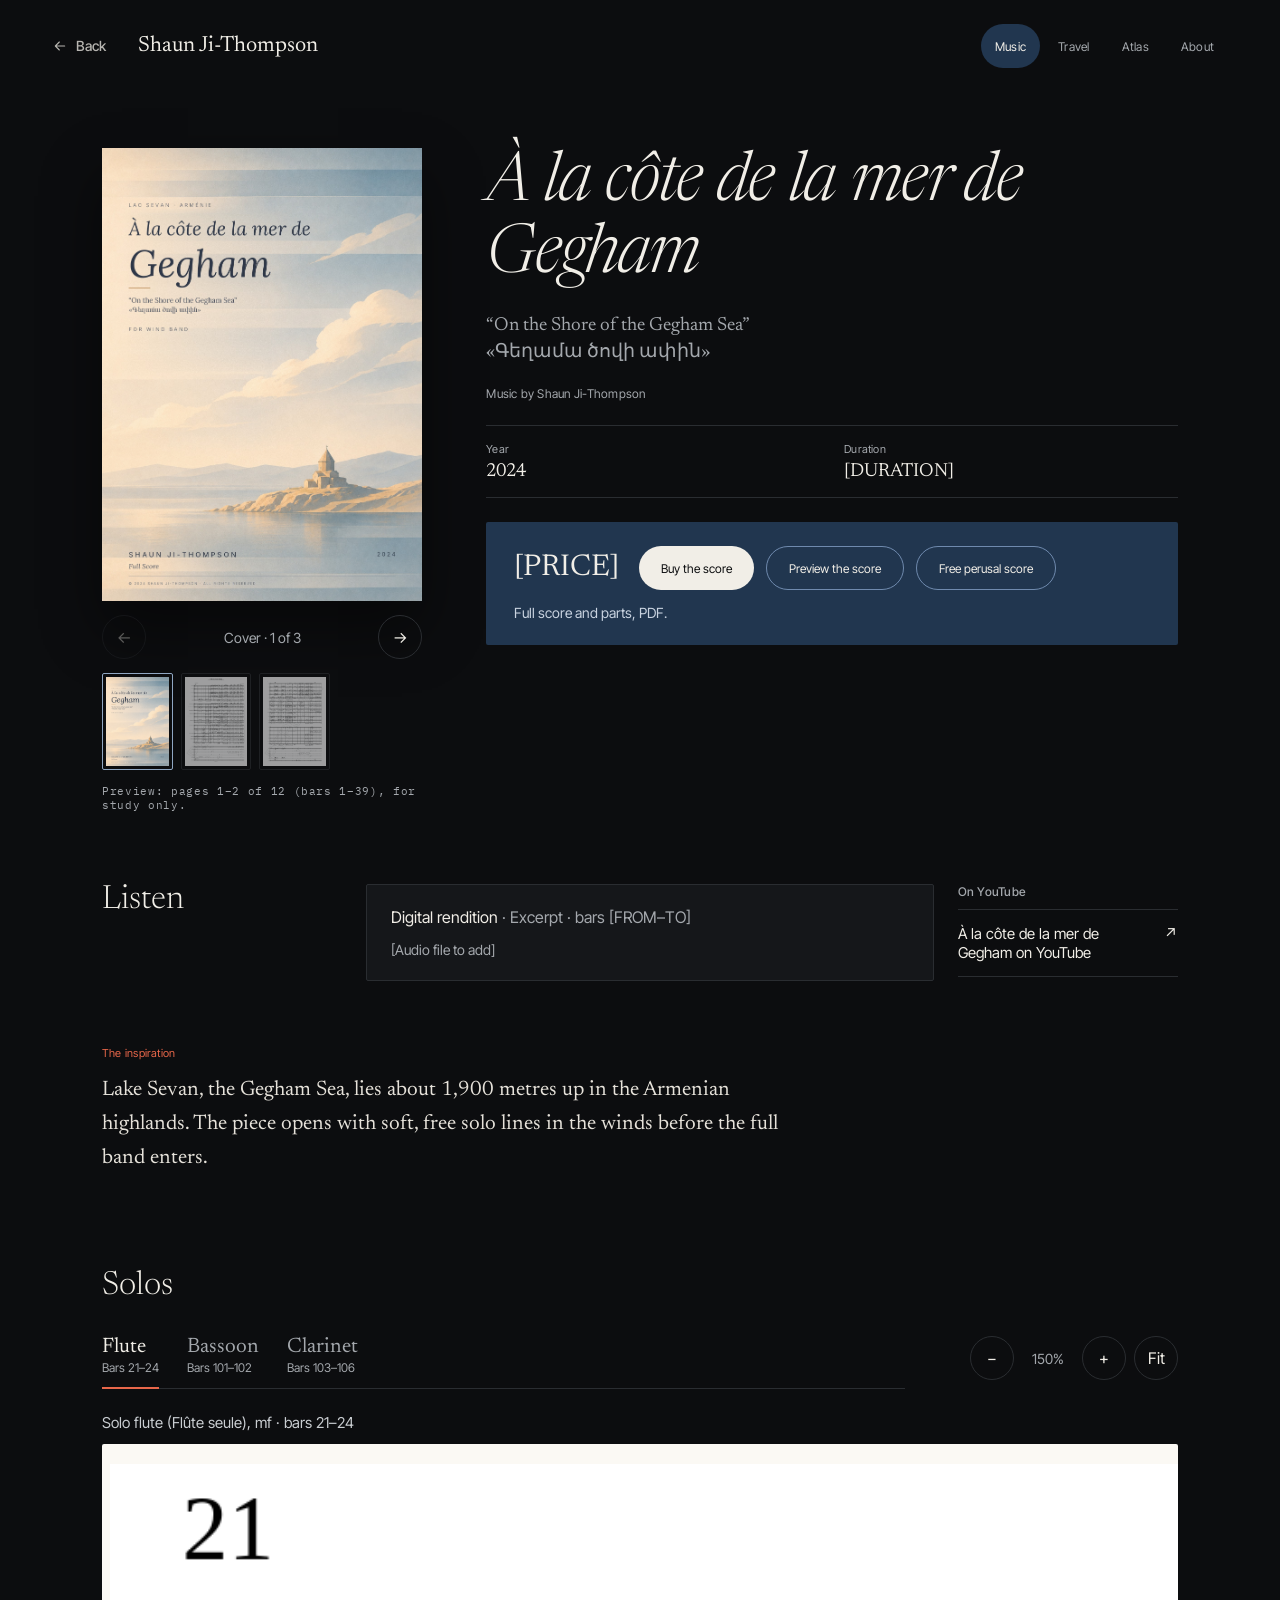
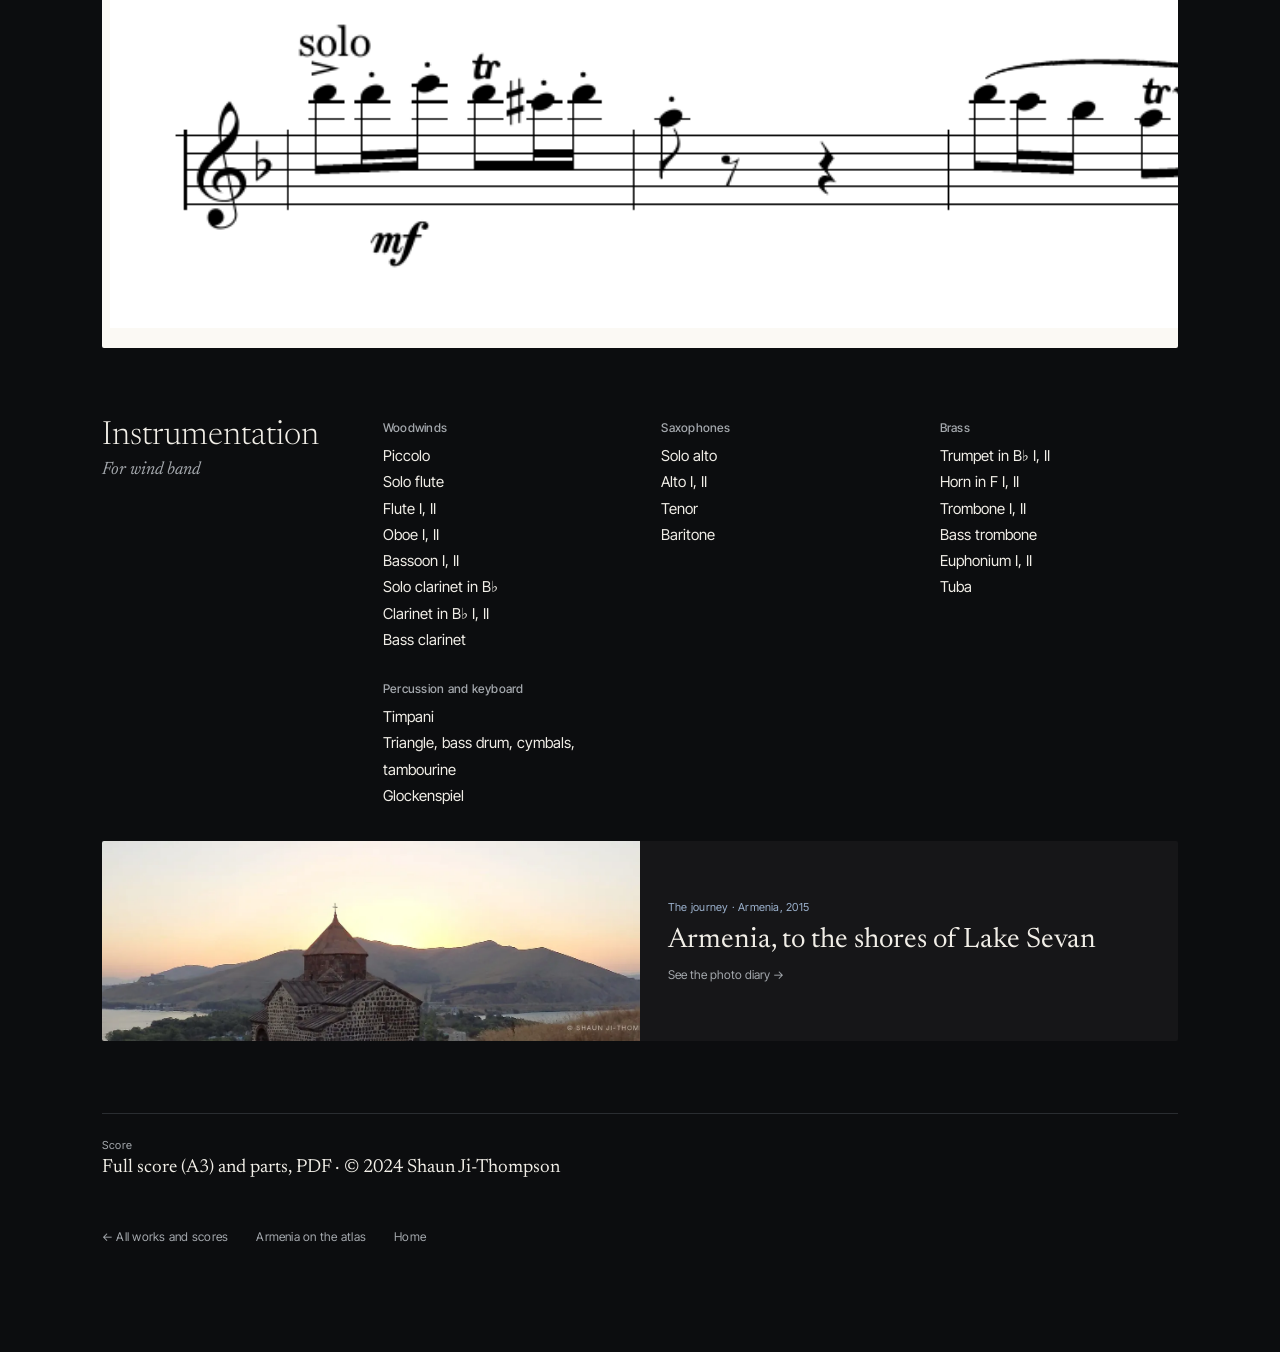
==== commit 8e68d431: "Kościuszko and Gegham: score preview, solos and instrumentation Fills in the score pages from the fu" ====
--- a/a-la-cote-de-la-mer-de-gegham.html
+++ b/a-la-cote-de-la-mer-de-gegham.html
@@ -37,6 +37,17 @@
 <section class="wrap wide hero">
   <div class="pager" data-pager aria-label="Score preview">
     <div class="pager-view"><img data-pager-img src="assets/gegham-cover.jpg" alt="Score cover: the monastery of Sevanavank on its rocky headland above Lake Sevan, in pale morning light under drifting cloud" data-sizes="(min-width: 900px) 440px, 100vw" width="1414" height="2000" srcset="assets/sized/gegham-cover-800.webp 800w, assets/sized/gegham-cover-1400.webp 1400w, assets/gegham-cover.jpg 1414w" sizes="(min-width: 900px) 440px, 100vw" fetchpriority="high"></div>
+    <div class="pager-ctrl" data-pager-ctrl hidden>
+      <button type="button" class="pg-btn" data-pager-prev aria-label="Previous page">←</button>
+      <span class="pg-count" data-pager-count aria-live="polite">Cover · 1 of 3</span>
+      <button type="button" class="pg-btn" data-pager-next aria-label="Next page">→</button>
+    </div>
+    <ul class="thumbs" aria-label="Score pages">
+      <li><a class="thumb" href="assets/gegham-cover.jpg" data-pager-thumb data-src="assets/gegham-cover.jpg" data-alt="Score cover: the monastery of Sevanavank on its rocky headland above Lake Sevan, in pale morning light under drifting cloud" data-label="Cover" aria-current="true"><img data-keep src="assets/gegham-cover.jpg" alt="Cover" loading="lazy"></a></li>
+      <li><a class="thumb" href="assets/score/gegham-page-1.jpg" data-pager-thumb data-src="assets/score/gegham-page-1.jpg" data-alt="Full score, page 1, bars 1 to 19, marked perusal" data-label="Page 1"><img data-keep src="assets/score/gegham-page-1.jpg" alt="Page 1" loading="lazy"></a></li>
+      <li><a class="thumb" href="assets/score/gegham-page-2.jpg" data-pager-thumb data-src="assets/score/gegham-page-2.jpg" data-alt="Full score, page 2, bars 20 to 39, marked perusal" data-label="Page 2"><img data-keep src="assets/score/gegham-page-2.jpg" alt="Page 2" loading="lazy"></a></li>
+    </ul>
+    <p class="mono-keep pager-note">Preview: pages 1–2 of 12 (bars 1–39), for study only.</p>
   </div>
 
   <div class="hero-txt">
@@ -51,6 +62,7 @@
       <span class="amount">[PRICE]</span>
       <div class="actions">
         <a class="btn solid" href="index.html#about">Buy the score</a>
+        <button type="button" class="btn line" data-pager-go="1" hidden>Preview the score</button>
         <a class="btn line" href="index.html#about">Free perusal score</a>
       </div>
       <span class="what">Full score and parts, PDF.</span>
@@ -79,6 +91,46 @@
   <p>Lake Sevan, the Gegham Sea, lies about 1,900 metres up in the Armenian highlands. The piece opens with soft, free solo lines in the winds before the full band enters.</p>
 </article>
 
+<section class="wrap wide band" aria-labelledby="solos-h" data-solos>
+  <h2 id="solos-h">Solos</h2>
+  <div class="tabs" role="tablist" aria-label="Solo passages" data-solo-tabs hidden>
+    <button type="button" role="tab" id="tab-1" aria-controls="solo-1" aria-selected="true"><span class="tab-n">Flute</span><span class="tab-b">Bars 21–24</span></button>
+    <button type="button" role="tab" id="tab-2" aria-controls="solo-2" aria-selected="false" tabindex="-1"><span class="tab-n">Bassoon</span><span class="tab-b">Bars 101–102</span></button>
+    <button type="button" role="tab" id="tab-3" aria-controls="solo-3" aria-selected="false" tabindex="-1"><span class="tab-n">Clarinet</span><span class="tab-b">Bars 103–106</span></button>
+  </div>
+  <div class="zoom" role="group" aria-label="Zoom" data-zoom hidden>
+    <button type="button" data-zoom-out aria-label="Zoom out">−</button>
+    <span data-zoom-label>100%</span>
+    <button type="button" data-zoom-in aria-label="Zoom in">+</button>
+    <button type="button" data-zoom-fit>Fit</button>
+  </div>
+  <figure class="solo" id="solo-1" role="tabpanel" aria-labelledby="tab-1">
+    <figcaption>Solo flute (Flûte seule), mf · bars 21–24</figcaption>
+    <div class="solo-scroll" tabindex="0" aria-label="Flute solo, scroll sideways when zoomed"><img data-keep src="assets/score/gegham-solo-flute.png" alt="Notation: solo flute, bars 21 to 24, short figures with trills, marked mf" loading="lazy"></div>
+  </figure>
+  <figure class="solo" id="solo-2" role="tabpanel" aria-labelledby="tab-2">
+    <figcaption>Bassoon solo, mf · bars 101–102</figcaption>
+    <div class="solo-scroll" tabindex="0" aria-label="Bassoon solo, scroll sideways when zoomed"><img data-keep src="assets/score/gegham-solo-bassoon.png" alt="Notation: bassoon solo, bars 101 to 102, marked mf, ending on a held note" loading="lazy"></div>
+  </figure>
+  <figure class="solo" id="solo-3" role="tabpanel" aria-labelledby="tab-3">
+    <figcaption>Solo clarinet (Clarinette seule), mf · bars 103–106</figcaption>
+    <div class="solo-scroll" tabindex="0" aria-label="Clarinet solo, scroll sideways when zoomed"><img data-keep src="assets/score/gegham-solo-clarinet.png" alt="Notation: solo clarinet, bars 103 to 106, a line in triplets, marked mf" loading="lazy"></div>
+  </figure>
+</section>
+
+<section class="wrap wide band" aria-labelledby="inst-h">
+  <div>
+    <h2 id="inst-h">Instrumentation</h2>
+    <p class="for">For wind band</p>
+  </div>
+  <div class="inst">
+    <div><h3 class="mono">Woodwinds</h3><p>Piccolo<br>Solo flute<br>Flute I, II<br>Oboe I, II<br>Bassoon I, II<br>Solo clarinet in B♭<br>Clarinet in B♭ I, II<br>Bass clarinet</p></div>
+    <div><h3 class="mono">Saxophones</h3><p>Solo alto<br>Alto I, II<br>Tenor<br>Baritone</p></div>
+    <div><h3 class="mono">Brass</h3><p>Trumpet in B♭ I, II<br>Horn in F I, II<br>Trombone I, II<br>Bass trombone<br>Euphonium I, II<br>Tuba</p></div>
+    <div><h3 class="mono">Percussion and keyboard</h3><p>Timpani<br>Triangle, bass drum, cymbals, tambourine<br>Glockenspiel</p></div>
+  </div>
+</section>
+
 <section class="wrap journey-wrap">
   <a class="journey" href="armenia-2015.html">
     <img src="assets/sevan-sunset.jpg" alt="" width="2000" height="667" srcset="assets/sized/sevan-sunset-800.webp 800w, assets/sized/sevan-sunset-1400.webp 1400w, assets/sevan-sunset.jpg 2000w" sizes="100vw">
